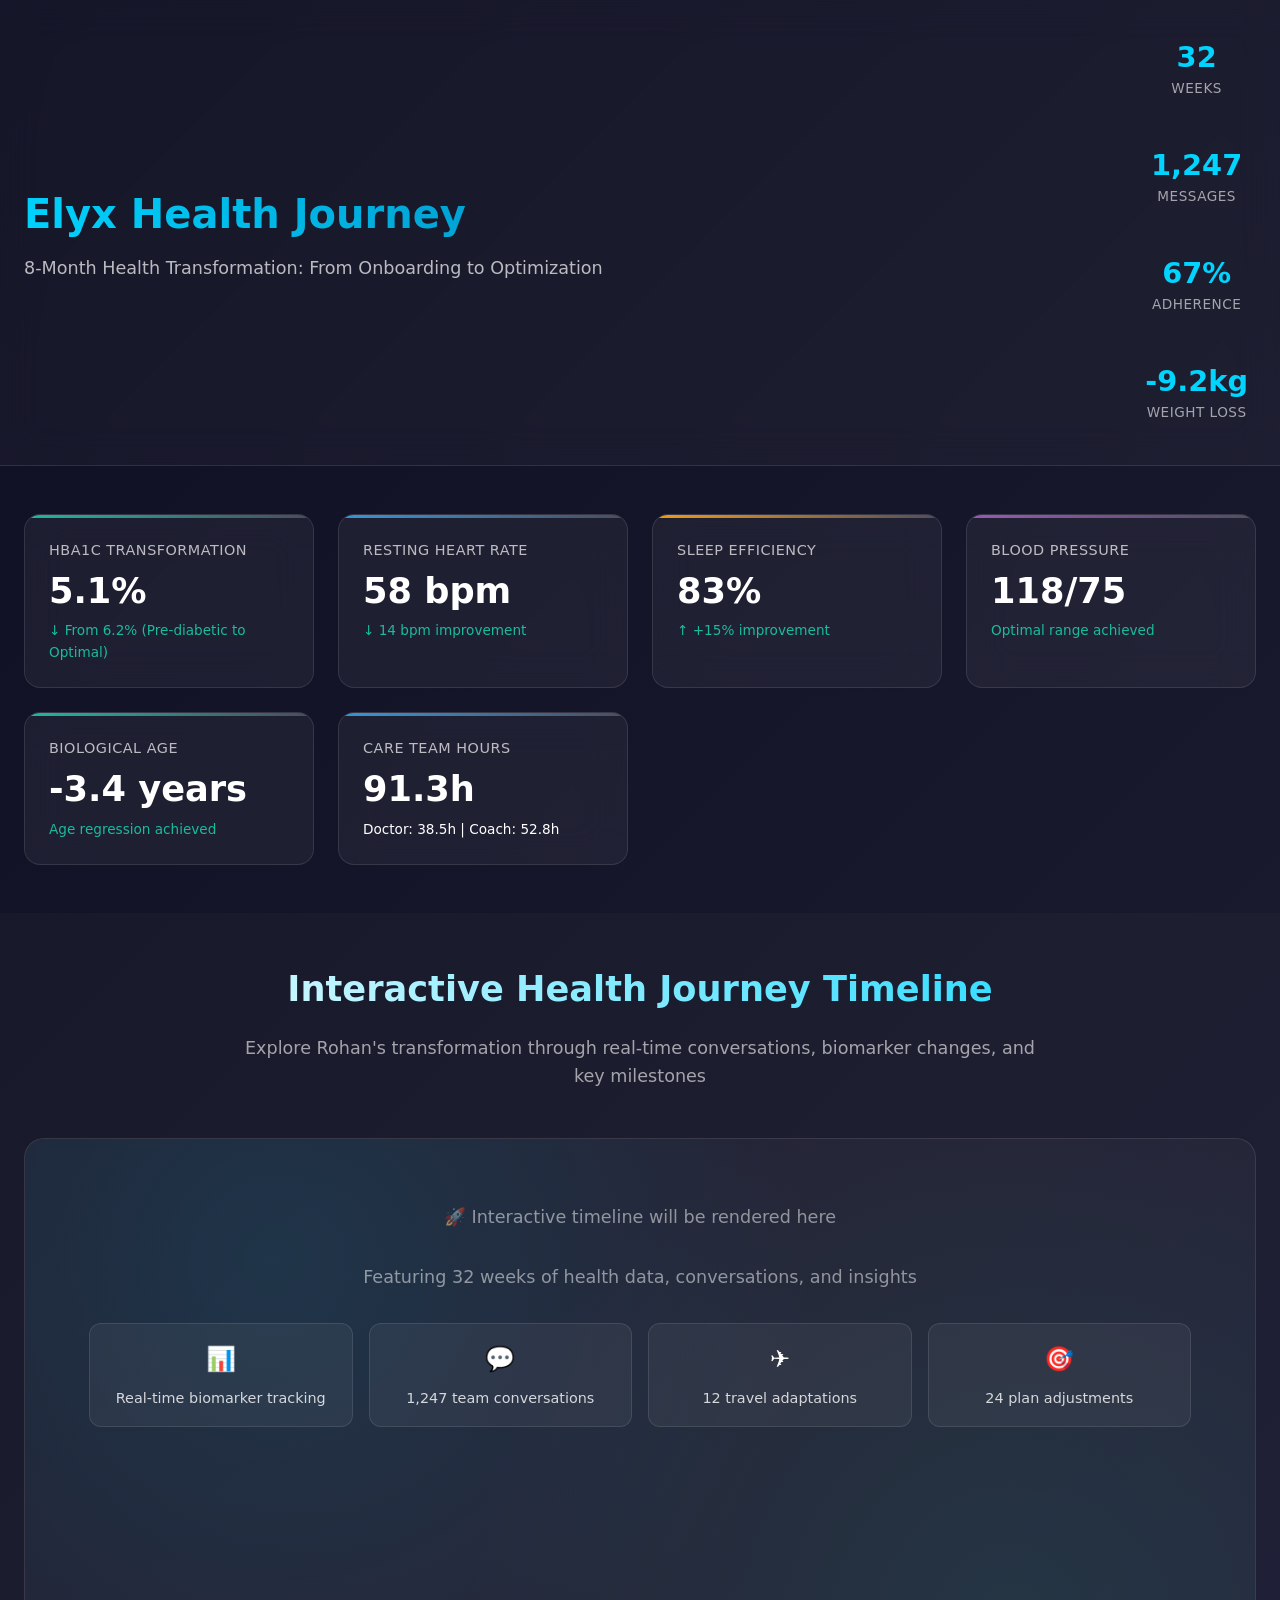
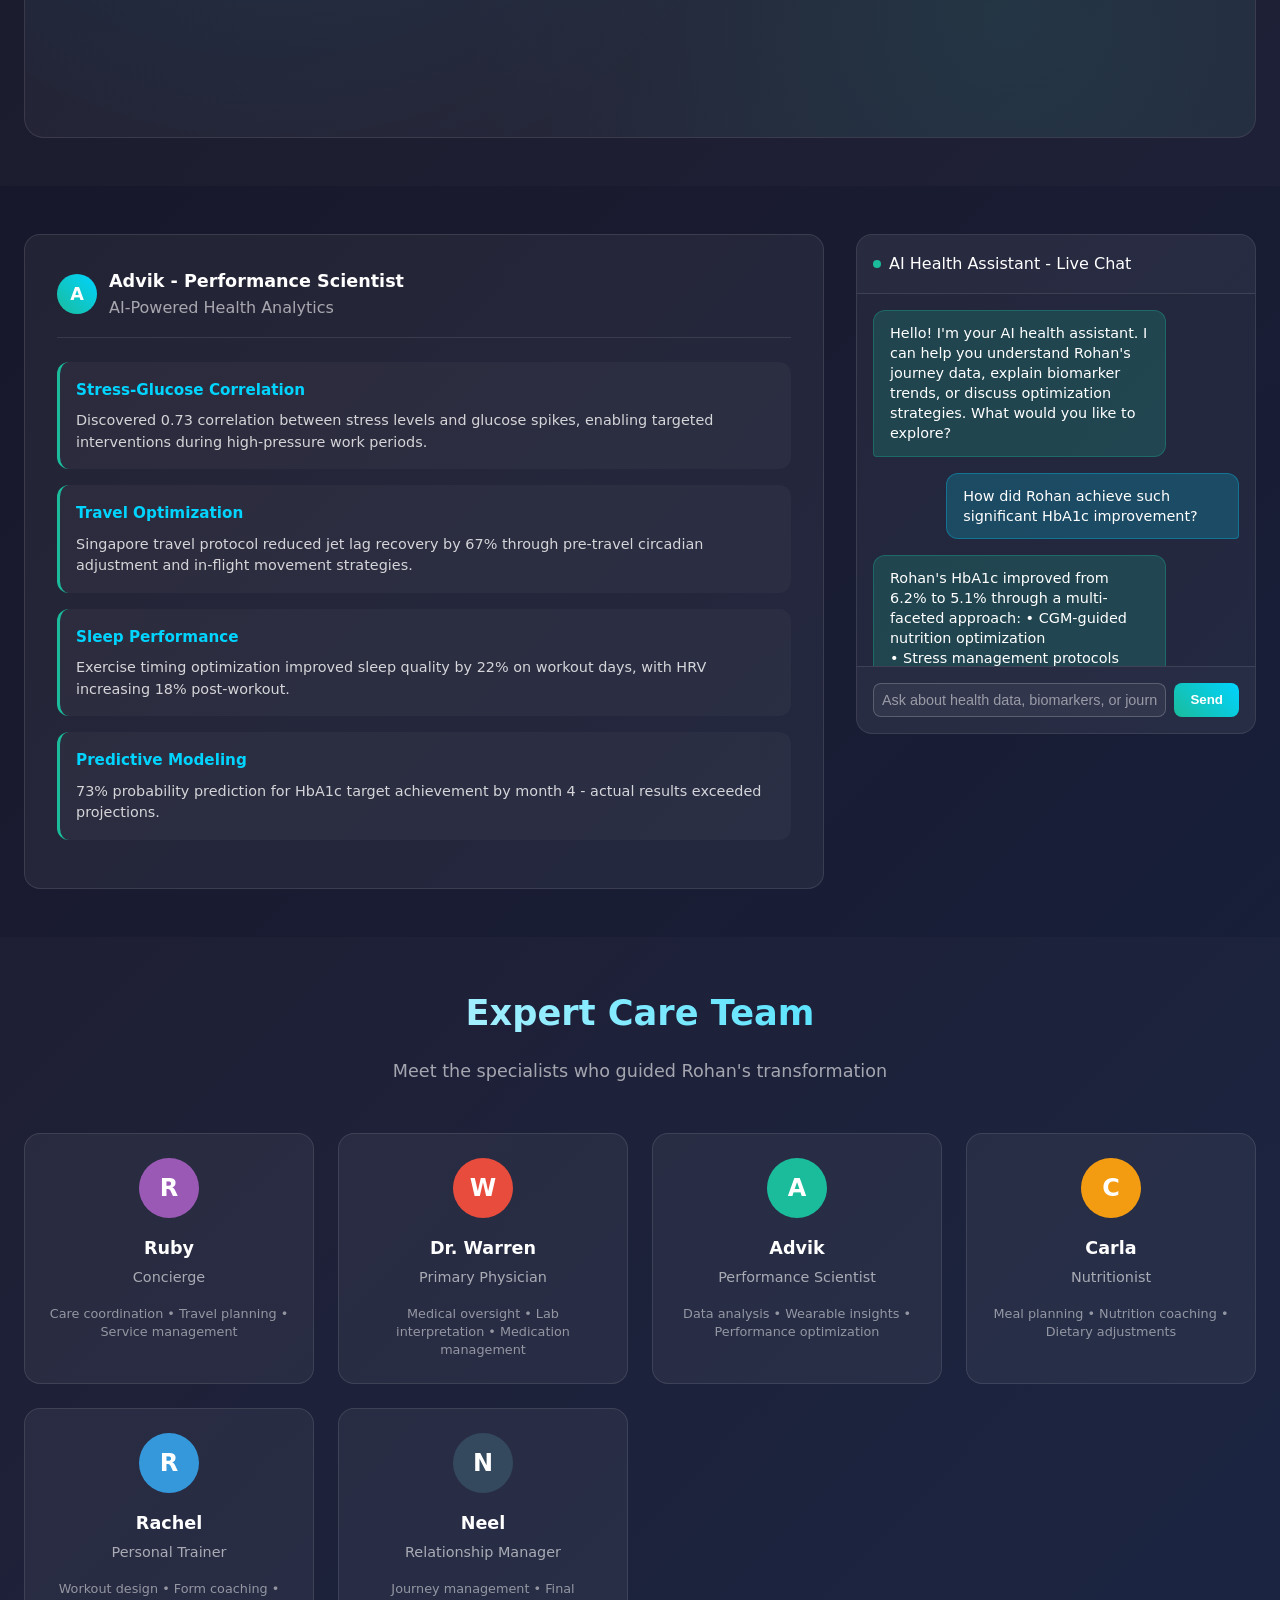
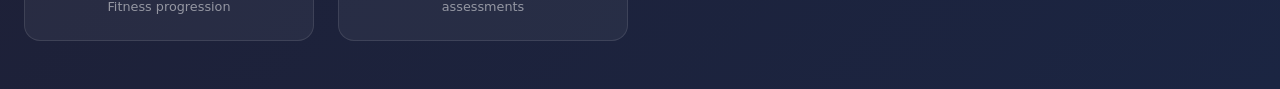
==== button2.html @ 24294a07 "Add files via upload" ====
<!DOCTYPE html>
<html lang="en">
<head>
    <meta charset="UTF-8">
    <meta name="viewport" content="width=device-width, initial-scale=1.0">
    <title>Elyx Health Journey - Rohan's Transformation</title>
    <link rel="stylesheet" href="styles.css">
</head>
<body>
    <!-- Header Section -->
    <header>
        <div class="container">
            <div class="header-content">
                <div class="logo-section">
                    <h1>Elyx Health Journey</h1>
                    <p>8-Month Health Transformation: From Onboarding to Optimization</p>
                </div>
                <div class="journey-stats">
                    <div class="stat-item">
                        <span class="stat-number">32</span>
                        <span class="stat-label">Weeks</span>
                    </div>
                    <div class="stat-item">
                        <span class="stat-number">1,247</span>
                        <span class="stat-label">Messages</span>
                    </div>
                    <div class="stat-item">
                        <span class="stat-number">67%</span>
                        <span class="stat-label">Adherence</span>
                    </div>
                    <div class="stat-item">
                        <span class="stat-number">-9.2kg</span>
                        <span class="stat-label">Weight Loss</span>
                    </div>
                </div>
            </div>
        </div>
    </header>

    <!-- Dashboard Section -->
    <div class="container">
        <section class="dashboard">
            <div class="metric-card success">
                <div class="metric-title">HbA1c Transformation</div>
                <div class="metric-value">5.1%</div>
                <div class="metric-change change-positive">
                    ↓ From 6.2% (Pre-diabetic to Optimal)
                </div>
            </div>

            <div class="metric-card info">
                <div class="metric-title">Resting Heart Rate</div>
                <div class="metric-value">58 bpm</div>
                <div class="metric-change change-positive">
                    ↓ 14 bpm improvement
                </div>
            </div>

            <div class="metric-card warning">
                <div class="metric-title">Sleep Efficiency</div>
                <div class="metric-value">83%</div>
                <div class="metric-change change-positive">
                    ↑ +15% improvement
                </div>
            </div>

            <div class="metric-card primary">
                <div class="metric-title">Blood Pressure</div>
                <div class="metric-value">118/75</div>
                <div class="metric-change change-positive">
                    Optimal range achieved
                </div>
            </div>

            <div class="metric-card success">
                <div class="metric-title">Biological Age</div>
                <div class="metric-value">-3.4 years</div>
                <div class="metric-change change-positive">
                    Age regression achieved
                </div>
            </div>

            <div class="metric-card info">
                <div class="metric-title">Care Team Hours</div>
                <div class="metric-value">91.3h</div>
                <div class="metric-change">
                    Doctor: 38.5h | Coach: 52.8h
                </div>
            </div>
        </section>
    </div>

    <!-- Main Visualization Area -->
    <section class="visualization-section">
        <div class="container">
            <div class="section-header">
                <h2 class="section-title">Interactive Health Journey Timeline</h2>
                <p class="section-subtitle">Explore Rohan's transformation through real-time conversations, biomarker changes, and key milestones</p>
            </div>

            <div class="timeline-container">
                <div class="timeline-content">
                    <p class="timeline-placeholder">🚀 Interactive timeline will be rendered here</p>
                    <p class="timeline-placeholder">Featuring 32 weeks of health data, conversations, and insights</p>
                    
                    <div class="timeline-features">
                        <!-- Modified clickable feature -->
                        <div class="feature-item" style="cursor: pointer;" onclick="window.location.href='index.html'">
                            <span class="feature-icon">📊</span>
                            <div class="feature-text">Real-time biomarker tracking</div>
                        </div>

                        <div class="feature-item" style="cursor: pointer;" onclick="window.open('elyx_journey_with_advik (1).html', '_blank')">
                            <span class="feature-icon">💬</span>
                            <div class="feature-text">1,247 team conversations</div>
                        </div>
                        <div class="feature-item">
                            <span class="feature-icon">✈️</span>
                            <div class="feature-text">12 travel adaptations</div>
                        </div>
                        <div class="feature-item">
                            <span class="feature-icon">🎯</span>
                            <div class="feature-text">24 plan adjustments</div>
                        </div>
                    </div>
                </div>
            </div>
        </div>
    </section>

    <!-- AI Chat Agent and Insights Section -->
    <div class="container">
        <section class="ai-section">
            <div class="insights-panel">
                <div class="insights-header">
                    <div class="ai-avatar">A</div>
                    <div>
                        <h3>Advik - Performance Scientist</h3>
                        <p class="text-muted">AI-Powered Health Analytics</p>
                    </div>
                </div>

                <div class="insight-item">
                    <div class="insight-title">Stress-Glucose Correlation</div>
                    <div class="insight-text">Discovered 0.73 correlation between stress levels and glucose spikes, enabling targeted interventions during high-pressure work periods.</div>
                </div>

                <div class="insight-item">
                    <div class="insight-title">Travel Optimization</div>
                    <div class="insight-text">Singapore travel protocol reduced jet lag recovery by 67% through pre-travel circadian adjustment and in-flight movement strategies.</div>
                </div>

                <div class="insight-item">
                    <div class="insight-title">Sleep Performance</div>
                    <div class="insight-text">Exercise timing optimization improved sleep quality by 22% on workout days, with HRV increasing 18% post-workout.</div>
                </div>

                <div class="insight-item">
                    <div class="insight-title">Predictive Modeling</div>
                    <div class="insight-text">73% probability prediction for HbA1c target achievement by month 4 - actual results exceeded projections.</div>
                </div>
            </div>

            <div class="chat-interface">
                <div class="chat-header">
                    <div class="status-indicator"></div>
                    <span>AI Health Assistant - Live Chat</span>
                </div>

                <div class="chat-messages">
                    <div class="message ai">
                        Hello! I'm your AI health assistant. I can help you understand Rohan's journey data, explain biomarker trends, or discuss optimization strategies. What would you like to explore?
                    </div>

                    <div class="message user">
                        How did Rohan achieve such significant HbA1c improvement?
                    </div>

                    <div class="message ai">
                        Rohan's HbA1c improved from 6.2% to 5.1% through a multi-faceted approach:
                        • CGM-guided nutrition optimization<br>
                        • Stress management protocols (reducing stress-glucose correlation)<br>
                        • Consistent exercise routine (156 sessions)<br>
                        • Sleep quality improvement (+15% efficiency)<br>
                        • Real-time data adjustments by our team
                    </div>
                </div>

                <div class="chat-input">
                    <input type="text" placeholder="Ask about health data, biomarkers, or journey insights...">
                    <button>Send</button>
                </div>
            </div>
        </section>
    </div>

    <!-- Team Section -->
    <section class="team-section">
        <div class="container">
            <div class="section-header">
                <h2 class="section-title">Expert Care Team</h2>
                <p class="section-subtitle">Meet the specialists who guided Rohan's transformation</p>
            </div>

            <div class="team-grid">
                <div class="team-card" style="--member-color: #9b59b6;">
                    <div class="team-avatar">R</div>
                    <div class="team-name">Ruby</div>
                    <div class="team-role">Concierge</div>
                    <div class="team-responsibilities">Care coordination • Travel planning • Service management</div>
                </div>

                <div class="team-card" style="--member-color: #e74c3c;">
                    <div class="team-avatar">W</div>
                    <div class="team-name">Dr. Warren</div>
                    <div class="team-role">Primary Physician</div>
                    <div class="team-responsibilities">Medical oversight • Lab interpretation • Medication management</div>
                </div>

                <div class="team-card" style="--member-color: #1abc9c;">
                    <div class="team-avatar">A</div>
                    <div class="team-name">Advik</div>
                    <div class="team-role">Performance Scientist</div>
                    <div class="team-responsibilities">Data analysis • Wearable insights • Performance optimization</div>
                </div>

                <div class="team-card" style="--member-color: #f39c12;">
                    <div class="team-avatar">C</div>
                    <div class="team-name">Carla</div>
                    <div class="team-role">Nutritionist</div>
                    <div class="team-responsibilities">Meal planning • Nutrition coaching • Dietary adjustments</div>
                </div>

                <div class="team-card" style="--member-color: #3498db;">
                    <div class="team-avatar">R</div>
                    <div class="team-name">Rachel</div>
                    <div class="team-role">Personal Trainer</div>
                    <div class="team-responsibilities">Workout design • Form coaching • Fitness progression</div>
                </div>

                <div class="team-card" style="--member-color: #34495e;">
                    <div class="team-avatar">N</div>
                    <div class="team-name">Neel</div>
                    <div class="team-role">Relationship Manager</div>
                    <div class="team-responsibilities">Journey management • Final assessments</div>
                </div>
            </div>
        </div>
    </section>

    <script src="script.js"></script>
</body>
</html>
---- styles.css ----
/* ===== RESET & BASE STYLES ===== */
* {
    margin: 0;
    padding: 0;
    box-sizing: border-box;
}

:root {
    /* Color Palette */
    --primary-gradient: linear-gradient(135deg, #0f0f23 0%, #1a1a2e 50%, #16213e 100%);
    --accent-blue: #00d4ff;
    --accent-teal: #1abc9c;
    --accent-orange: #f39c12;
    --accent-red: #e74c3c;
    --accent-purple: #9b59b6;
    --accent-dark: #34495e;
    --accent-light-blue: #3498db;
    
    /* Glass Morphism */
    --glass-bg: rgba(255, 255, 255, 0.05);
    --glass-border: rgba(255, 255, 255, 0.1);
    --glass-hover: rgba(255, 255, 255, 0.08);
    
    /* Typography */
    --font-primary: 'Inter', -apple-system, BlinkMacSystemFont, 'Segoe UI', system-ui, sans-serif;
    --font-weight-light: 300;
    --font-weight-normal: 400;
    --font-weight-medium: 500;
    --font-weight-semibold: 600;
    --font-weight-bold: 700;
    
    /* Spacing Scale */
    --space-xs: 0.25rem;
    --space-sm: 0.5rem;
    --space-md: 1rem;
    --space-lg: 1.5rem;
    --space-xl: 2rem;
    --space-2xl: 3rem;
    
    /* Border Radius */
    --radius-sm: 8px;
    --radius-md: 12px;
    --radius-lg: 16px;
    --radius-xl: 20px;
    
    /* Shadows */
    --shadow-sm: 0 2px 8px rgba(0, 0, 0, 0.1);
    --shadow-md: 0 4px 16px rgba(0, 0, 0, 0.15);
    --shadow-lg: 0 8px 32px rgba(0, 0, 0, 0.2);
    --shadow-accent: 0 8px 32px rgba(0, 212, 255, 0.2);
    
    /* Transitions */
    --transition-fast: all 0.2s ease;
    --transition-normal: all 0.3s ease;
    --transition-slow: all 0.6s ease;
    
    /* Layout Breakpoints */
    --breakpoint-mobile: 480px;
    --breakpoint-tablet: 768px;
    --breakpoint-desktop: 1024px;
    --breakpoint-wide: 1400px;
}

body {
    font-family: var(--font-primary);
    background: var(--primary-gradient);
    color: #ffffff;
    min-height: 100vh;
    overflow-x: hidden;
    line-height: 1.6;
    -webkit-font-smoothing: antialiased;
    -moz-osx-font-smoothing: grayscale;
}

/* ===== UTILITY CLASSES ===== */
.container {
    max-width: var(--breakpoint-wide);
    margin: 0 auto;
    padding: 0 var(--space-lg);
}

.text-center { text-align: center; }
.text-left { text-align: left; }
.text-right { text-align: right; }

.font-light { font-weight: var(--font-weight-light); }
.font-medium { font-weight: var(--font-weight-medium); }
.font-semibold { font-weight: var(--font-weight-semibold); }
.font-bold { font-weight: var(--font-weight-bold); }

.text-accent { color: var(--accent-blue); }
.text-success { color: var(--accent-teal); }
.text-warning { color: var(--accent-orange); }
.text-danger { color: var(--accent-red); }
.text-muted { color: rgba(255, 255, 255, 0.6); }
.text-subtle { color: rgba(255, 255, 255, 0.4); }

.gradient-text {
    background: linear-gradient(45deg, var(--accent-blue), var(--accent-teal));
    -webkit-background-clip: text;
    -webkit-text-fill-color: transparent;
    background-clip: text;
}

.gradient-text-primary {
    background: linear-gradient(45deg, #ffffff, var(--accent-blue));
    -webkit-background-clip: text;
    -webkit-text-fill-color: transparent;
    background-clip: text;
}

/* ===== LAYOUT COMPONENTS ===== */

/* Header Section */
header {
    padding: var(--space-xl) 0;
    background: rgba(255, 255, 255, 0.03);
    backdrop-filter: blur(20px);
    border-bottom: 1px solid var(--glass-border);
    position: relative;
    top: 0;
    z-index: 100;
}

.header-content {
    display: grid;
    grid-template-columns: 1fr auto;
    align-items: center;
    gap: var(--space-xl);
}

.logo-section h1 {
    font-size: clamp(1.8rem, 4vw, 2.5rem);
    font-weight: var(--font-weight-bold);
    background: linear-gradient(45deg, var(--accent-blue), #0099cc, var(--accent-teal));
    -webkit-background-clip: text;
    -webkit-text-fill-color: transparent;
    background-clip: text;
    margin-bottom: var(--space-sm);
}

.logo-section p {
    color: rgba(255, 255, 255, 0.7);
    font-size: 1.1rem;
    font-weight: var(--font-weight-light);
    max-width: 600px;
}

.journey-stats {
    display: grid;
    grid-template-columns: repeat(auto-fit, minmax(80px, 1fr));
    gap: var(--space-xl);
    align-items: center;
}

.stat-item {
    text-align: center;
    padding: var(--space-sm);
}

.stat-number {
    font-size: clamp(1.2rem, 3vw, 1.8rem);
    font-weight: var(--font-weight-bold);
    color: var(--accent-blue);
    display: block;
    line-height: 1.2;
}

.stat-label {
    font-size: 0.85rem;
    color: rgba(255, 255, 255, 0.6);
    text-transform: uppercase;
    letter-spacing: 0.5px;
    margin-top: var(--space-xs);
}

/* Dashboard Grid System */
.dashboard {
    padding: var(--space-2xl) 0;
    display: grid;
    grid-template-columns: repeat(auto-fit, minmax(280px, 1fr));
    gap: var(--space-lg);
}

/* Enhanced Metric Cards */
.metric-card {
    background: var(--glass-bg);
    backdrop-filter: blur(20px);
    border: 1px solid var(--glass-border);
    border-radius: var(--radius-lg);
    padding: var(--space-lg);
    position: relative;
    overflow: hidden;
    transition: var(--transition-normal);
    cursor: pointer;
}

.metric-card:hover {
    transform: translateY(-5px);
    box-shadow: var(--shadow-accent);
    border-color: rgba(0, 212, 255, 0.3);
    background: var(--glass-hover);
}

.metric-card::before {
    content: '';
    position: absolute;
    top: 0;
    left: 0;
    right: 0;
    height: 3px;
    background: linear-gradient(90deg, var(--accent-color, var(--accent-blue)), rgba(255, 255, 255, 0.2));
}

/* Color Variants */
.metric-card.success { --accent-color: var(--accent-teal); }
.metric-card.warning { --accent-color: var(--accent-orange); }
.metric-card.info { --accent-color: var(--accent-light-blue); }
.metric-card.primary { --accent-color: var(--accent-purple); }
.metric-card.danger { --accent-color: var(--accent-red); }

.metric-title {
    font-size: 0.9rem;
    color: rgba(255, 255, 255, 0.7);
    margin-bottom: var(--space-sm);
    text-transform: uppercase;
    letter-spacing: 0.5px;
    font-weight: var(--font-weight-medium);
}

.metric-value {
    font-size: clamp(1.8rem, 4vw, 2.2rem);
    font-weight: var(--font-weight-bold);
    color: #ffffff;
    margin-bottom: var(--space-sm);
    line-height: 1.2;
}

.metric-change {
    font-size: 0.85rem;
    display: flex;
    align-items: center;
    gap: var(--space-xs);
    font-weight: var(--font-weight-medium);
}

.change-positive { color: var(--accent-teal); }
.change-negative { color: var(--accent-red); }

/* Section Headers */
.section-header {
    text-align: center;
    margin-bottom: var(--space-2xl);
}

.section-title {
    font-size: clamp(1.8rem, 4vw, 2.2rem);
    font-weight: var(--font-weight-bold);
    margin-bottom: var(--space-md);
    background: linear-gradient(45deg, #ffffff, var(--accent-blue));
    -webkit-background-clip: text;
    -webkit-text-fill-color: transparent;
    background-clip: text;
}

.section-subtitle {
    color: rgba(255, 255, 255, 0.6);
    font-size: 1.1rem;
    max-width: 800px;
    margin: 0 auto;
    line-height: 1.6;
}

/* Visualization Section */
.visualization-section {
    padding: var(--space-2xl) 0;
    background: rgba(255, 255, 255, 0.02);
}

.timeline-container {
    background: rgba(255, 255, 255, 0.03);
    border: 1px solid var(--glass-border);
    border-radius: var(--radius-xl);
    padding: var(--space-xl);
    min-height: 600px;
    position: relative;
    overflow: hidden;
}

.timeline-container::before {
    content: '';
    position: absolute;
    top: 0;
    left: 0;
    right: 0;
    bottom: 0;
    background: 
        radial-gradient(circle at 20% 20%, rgba(0, 212, 255, 0.1) 0%, transparent 50%),
        radial-gradient(circle at 80% 80%, rgba(26, 188, 156, 0.1) 0%, transparent 50%);
    pointer-events: none;
}

.timeline-content {
    position: relative;
    z-index: 1;
    text-align: center;
    padding: var(--space-xl);
}

.timeline-placeholder {
    color: rgba(255, 255, 255, 0.5);
    font-size: 1.1rem;
    margin-bottom: var(--space-xl);
}

.timeline-features {
    display: grid;
    grid-template-columns: repeat(auto-fit, minmax(200px, 1fr));
    gap: var(--space-md);
    margin-top: var(--space-xl);
}

.feature-item {
    background: var(--glass-bg);
    padding: var(--space-md);
    border-radius: var(--radius-md);
    border: 1px solid var(--glass-border);
    text-align: center;
    transition: var(--transition-normal);
}

.feature-item:hover {
    transform: translateY(-3px);
    background: var(--glass-hover);
    border-color: rgba(255, 255, 255, 0.2);
}

.feature-icon {
    font-size: 1.5rem;
    margin-bottom: var(--space-sm);
    display: block;
}

.feature-text {
    font-size: 0.9rem;
    color: rgba(255, 255, 255, 0.8);
    font-weight: var(--font-weight-medium);
}

/* AI Section Layout */
.ai-section {
    padding: var(--space-2xl) 0;
    display: grid;
    grid-template-columns: 1fr 400px;
    gap: var(--space-xl);
    align-items: start;
}

/* Insights Panel */
.insights-panel {
    background: var(--glass-bg);
    border: 1px solid var(--glass-border);
    border-radius: var(--radius-lg);
    padding: var(--space-xl);
}

.insights-header {
    display: flex;
    align-items: center;
    gap: 0.75rem;
    margin-bottom: var(--space-lg);
    padding-bottom: var(--space-md);
    border-bottom: 1px solid var(--glass-border);
}

.ai-avatar {
    width: 40px;
    height: 40px;
    border-radius: 50%;
    background: linear-gradient(45deg, var(--accent-teal), var(--accent-blue));
    display: flex;
    align-items: center;
    justify-content: center;
    font-weight: var(--font-weight-bold);
    color: #ffffff;
    font-size: 1.1rem;
}

.insights-header h3 {
    font-weight: var(--font-weight-semibold);
    font-size: 1.1rem;
}

.insight-item {
    background: rgba(255, 255, 255, 0.03);
    border-radius: var(--radius-md);
    padding: var(--space-md);
    margin-bottom: var(--space-md);
    border-left: 3px solid var(--accent-teal);
    transition: var(--transition-normal);
}

.insight-item:hover {
    background: rgba(255, 255, 255, 0.05);
    transform: translateX(5px);
}

.insight-title {
    font-weight: var(--font-weight-semibold);
    margin-bottom: var(--space-sm);
    color: var(--accent-blue);
    font-size: 0.95rem;
}

.insight-text {
    font-size: 0.9rem;
    color: rgba(255, 255, 255, 0.8);
    line-height: 1.5;
}

/* Chat Interface */
.chat-interface {
    background: var(--glass-bg);
    border: 1px solid var(--glass-border);
    border-radius: var(--radius-lg);
    height: 500px;
    display: flex;
    flex-direction: column;
    overflow: hidden;
}

.chat-header {
    padding: var(--space-md);
    border-bottom: 1px solid var(--glass-border);
    display: flex;
    align-items: center;
    gap: var(--space-sm);
    background: rgba(255, 255, 255, 0.02);
}

.status-indicator {
    width: 8px;
    height: 8px;
    border-radius: 50%;
    background: var(--accent-teal);
    animation: pulse 2s infinite;
}

@keyframes pulse {
    0%, 100% { opacity: 1; }
    50% { opacity: 0.5; }
}

.chat-messages {
    flex: 1;
    padding: var(--space-md);
    overflow-y: auto;
    display: flex;
    flex-direction: column;
    gap: var(--space-md);
    scrollbar-width: thin;
    scrollbar-color: rgba(0, 212, 255, 0.5) rgba(255, 255, 255, 0.1);
}

.message {
    max-width: 80%;
    padding: 0.75rem var(--space-md);
    border-radius: var(--radius-md);
    font-size: 0.9rem;
    line-height: 1.4;
    animation: messageSlide 0.3s ease-out;
}

@keyframes messageSlide {
    from {
        opacity: 0;
        transform: translateY(10px);
    }
    to {
        opacity: 1;
        transform: translateY(0);
    }
}

.message.ai {
    background: rgba(26, 188, 156, 0.2);
    border: 1px solid rgba(26, 188, 156, 0.3);
    align-self: flex-start;
    border-radius: var(--radius-md) var(--radius-md) var(--radius-md) 4px;
}

.message.user {
    background: rgba(0, 212, 255, 0.2);
    border: 1px solid rgba(0, 212, 255, 0.3);
    align-self: flex-end;
    border-radius: var(--radius-md) var(--radius-md) 4px var(--radius-md);
}

.chat-input {
    padding: var(--space-md);
    border-top: 1px solid var(--glass-border);
    display: flex;
    gap: var(--space-sm);
    background: rgba(255, 255, 255, 0.02);
}

.chat-input input {
    flex: 1;
    background: rgba(255, 255, 255, 0.05);
    border: 1px solid rgba(255, 255, 255, 0.2);
    border-radius: var(--radius-sm);
    padding: var(--space-sm);
    color: #ffffff;
    font-size: 0.9rem;
    transition: var(--transition-normal);
}

.chat-input input:focus {
    outline: none;
    border-color: var(--accent-blue);
    background: rgba(255, 255, 255, 0.08);
}

.chat-input input::placeholder {
    color: rgba(255, 255, 255, 0.5);
}

.chat-input button {
    background: linear-gradient(45deg, var(--accent-teal), var(--accent-blue));
    border: none;
    border-radius: var(--radius-sm);
    padding: var(--space-sm) var(--space-md);
    color: #ffffff;
    font-weight: var(--font-weight-semibold);
    cursor: pointer;
    transition: var(--transition-normal);
    white-space: nowrap;
}

.chat-input button:hover {
    transform: translateY(-2px);
    box-shadow: 0 5px 15px rgba(0, 212, 255, 0.3);
}

.chat-input button:active {
    transform: translateY(0);
}

/* Team Section */
.team-section {
    padding: var(--space-2xl) 0;
    background: rgba(255, 255, 255, 0.02);
}

.team-grid {
    display: grid;
    grid-template-columns: repeat(auto-fit, minmax(250px, 1fr));
    gap: var(--space-lg);
    margin-top: var(--space-xl);
}

.team-card {
    background: var(--glass-bg);
    border: 1px solid var(--glass-border);
    border-radius: var(--radius-lg);
    padding: var(--space-lg);
    text-align: center;
    transition: var(--transition-normal);
    cursor: pointer;
}

.team-card:hover {
    transform: translateY(-5px);
    border-color: var(--member-color);
    box-shadow: 0 10px 30px rgba(0, 0, 0, 0.3);
    background: var(--glass-hover);
}

.team-avatar {
    width: 60px;
    height: 60px;
    border-radius: 50%;
    background: var(--member-color);
    margin: 0 auto var(--space-md);
    display: flex;
    align-items: center;
    justify-content: center;
    font-size: 1.5rem;
    font-weight: var(--font-weight-bold);
    color: #ffffff;
    transition: var(--transition-normal);
}

.team-card:hover .team-avatar {
    transform: scale(1.1);
}

.team-name {
    font-size: 1.1rem;
    font-weight: var(--font-weight-semibold);
    margin-bottom: var(--space-xs);
}

.team-role {
    font-size: 0.9rem;
    color: rgba(255, 255, 255, 0.6);
    margin-bottom: var(--space-md);
    font-weight: var(--font-weight-medium);
}

.team-responsibilities {
    font-size: 0.8rem;
    color: rgba(255, 255, 255, 0.5);
    line-height: 1.4;
}

/* ===== RESPONSIVE DESIGN ===== */

/* Wide Desktop */
@media (min-width: 1400px) {
    .container {
        padding: 0 var(--space-xl);
    }
    
    .dashboard {
        grid-template-columns: repeat(3, 1fr);
    }
    
    .timeline-features {
        grid-template-columns: repeat(4, 1fr);
    }
}

/* Desktop */
@media (max-width: 1024px) {
    :root {
        --space-2xl: 2rem;
    }
    
    .ai-section {
        grid-template-columns: 1fr;
        gap: var(--space-lg);
    }
    
    .chat-interface {
        height: 400px;
    }
    
    .header-content {
        grid-template-columns: 1fr;
        text-align: center;
    }
    
    .journey-stats {
        justify-content: center;
    }
}

/* Tablet */
@media (max-width: 768px) {
    :root {
        --space-xl: 1.5rem;
        --space-2xl: 2rem;
    }
    
    .container {
        padding: 0 var(--space-md);
    }
    
    header {
        padding: var(--space-lg) 0;
    }
    
    .journey-stats {
        grid-template-columns: repeat(2, 1fr);
        gap: var(--space-md);
    }
    
    .dashboard {
        grid-template-columns: 1fr;
        gap: var(--space-md);
        padding: var(--space-xl) 0;
    }
    
    .timeline-features {
        grid-template-columns: repeat(2, 1fr);
    }
    
    .team-grid {
        grid-template-columns: repeat(auto-fit, minmax(200px, 1fr));
    }
    
    .insights-panel {
        padding: var(--space-lg);
    }
    
    .timeline-container {
        padding: var(--space-lg);
        min-height: 400px;
    }
}

/* Mobile */
@media (max-width: 480px) {
    :root {
        --space-lg: 1rem;
        --space-xl: 1.5rem;
        --space-2xl: 2rem;
    }
    
    .journey-stats {
        grid-template-columns: 1fr 1fr;
        gap: var(--space-sm);
    }
    
    .stat-item {
        padding: var(--space-xs);
    }
    
    .timeline-features {
        grid-template-columns: 1fr;
    }
    
    .team-grid {
        grid-template-columns: 1fr;
    }
    
    .metric-card {
        padding: var(--space-md);
    }
    
    .insights-panel {
        padding: var(--space-md);
    }
    
    .chat-interface {
        height: 350px;
    }
    
    .message {
        max-width: 90%;
    }
}

/* ===== CUSTOM SCROLLBAR ===== */
::-webkit-scrollbar {
    width: 8px;
}

::-webkit-scrollbar-track {
    background: rgba(255, 255, 255, 0.1);
    border-radius: 4px;
}

::-webkit-scrollbar-thumb {
    background: rgba(0, 212, 255, 0.5);
    border-radius: 4px;
    transition: var(--transition-normal);
}

::-webkit-scrollbar-thumb:hover {
    background: rgba(0, 212, 255, 0.7);
}

/* ===== ACCESSIBILITY ENHANCEMENTS ===== */
@media (prefers-reduced-motion: reduce) {
    * {
        animation-duration: 0.01ms !important;
        animation-iteration-count: 1 !important;
        transition-duration: 0.01ms !important;
    }
}

/* Focus States */
button:focus,
input:focus,
.metric-card:focus,
.team-card:focus,
.feature-item:focus {
    outline: 2px solid var(--accent-blue);
    outline-offset: 2px;
}

/* High Contrast Mode */
@media (prefers-contrast: high) {
    :root {
        --glass-bg: rgba(255, 255, 255, 0.1);
        --glass-border: rgba(255, 255, 255, 0.3);
    }
    
    .metric-card,
    .insights-panel,
    .chat-interface,
    .team-card {
        border-width: 2px;
    }
}

/* ===== ANIMATION UTILITIES ===== */
.animate-fade-in {
    animation: fadeIn 0.6s ease-out;
}

.animate-slide-up {
    animation: slideUp 0.6s ease-out;
}

.animate-scale-in {
    animation: scaleIn 0.4s ease-out;
}

@keyframes fadeIn {
    from { opacity: 0; }
    to { opacity: 1; }
}

@keyframes slideUp {
    from {
        opacity: 0;
        transform: translateY(20px);
    }
    to {
        opacity: 1;
        transform: translateY(0);
    }
}

@keyframes scaleIn {
    from {
        opacity: 0;
        transform: scale(0.9);
    }
    to {
        opacity: 1;
        transform: scale(1);
    }
}

/* ===== LOADING STATES ===== */
.loading {
    position: relative;
    pointer-events: none;
}

.loading::after {
    content: '';
    position: absolute;
    top: 50%;
    left: 50%;
    width: 20px;
    height: 20px;
    margin: -10px 0 0 -10px;
    border: 2px solid rgba(0, 212, 255, 0.3);
    border-top-color: var(--accent-blue);
    border-radius: 50%;
    animation: spin 1s linear infinite;
}

@keyframes spin {
    to {
        transform: rotate(360deg);
    }
}

/* ===== PRINT STYLES ===== */
@media print {
    body {
        background: white !important;
        color: black !important;
    }
    
    .chat-interface,
    .timeline-container::before {
        display: none !important;
    }
    
    .metric-card,
    .team-card,
    .insights-panel {
        break-inside: avoid;
        border: 1px solid #ccc !important;
        background: white !important;
    }
}
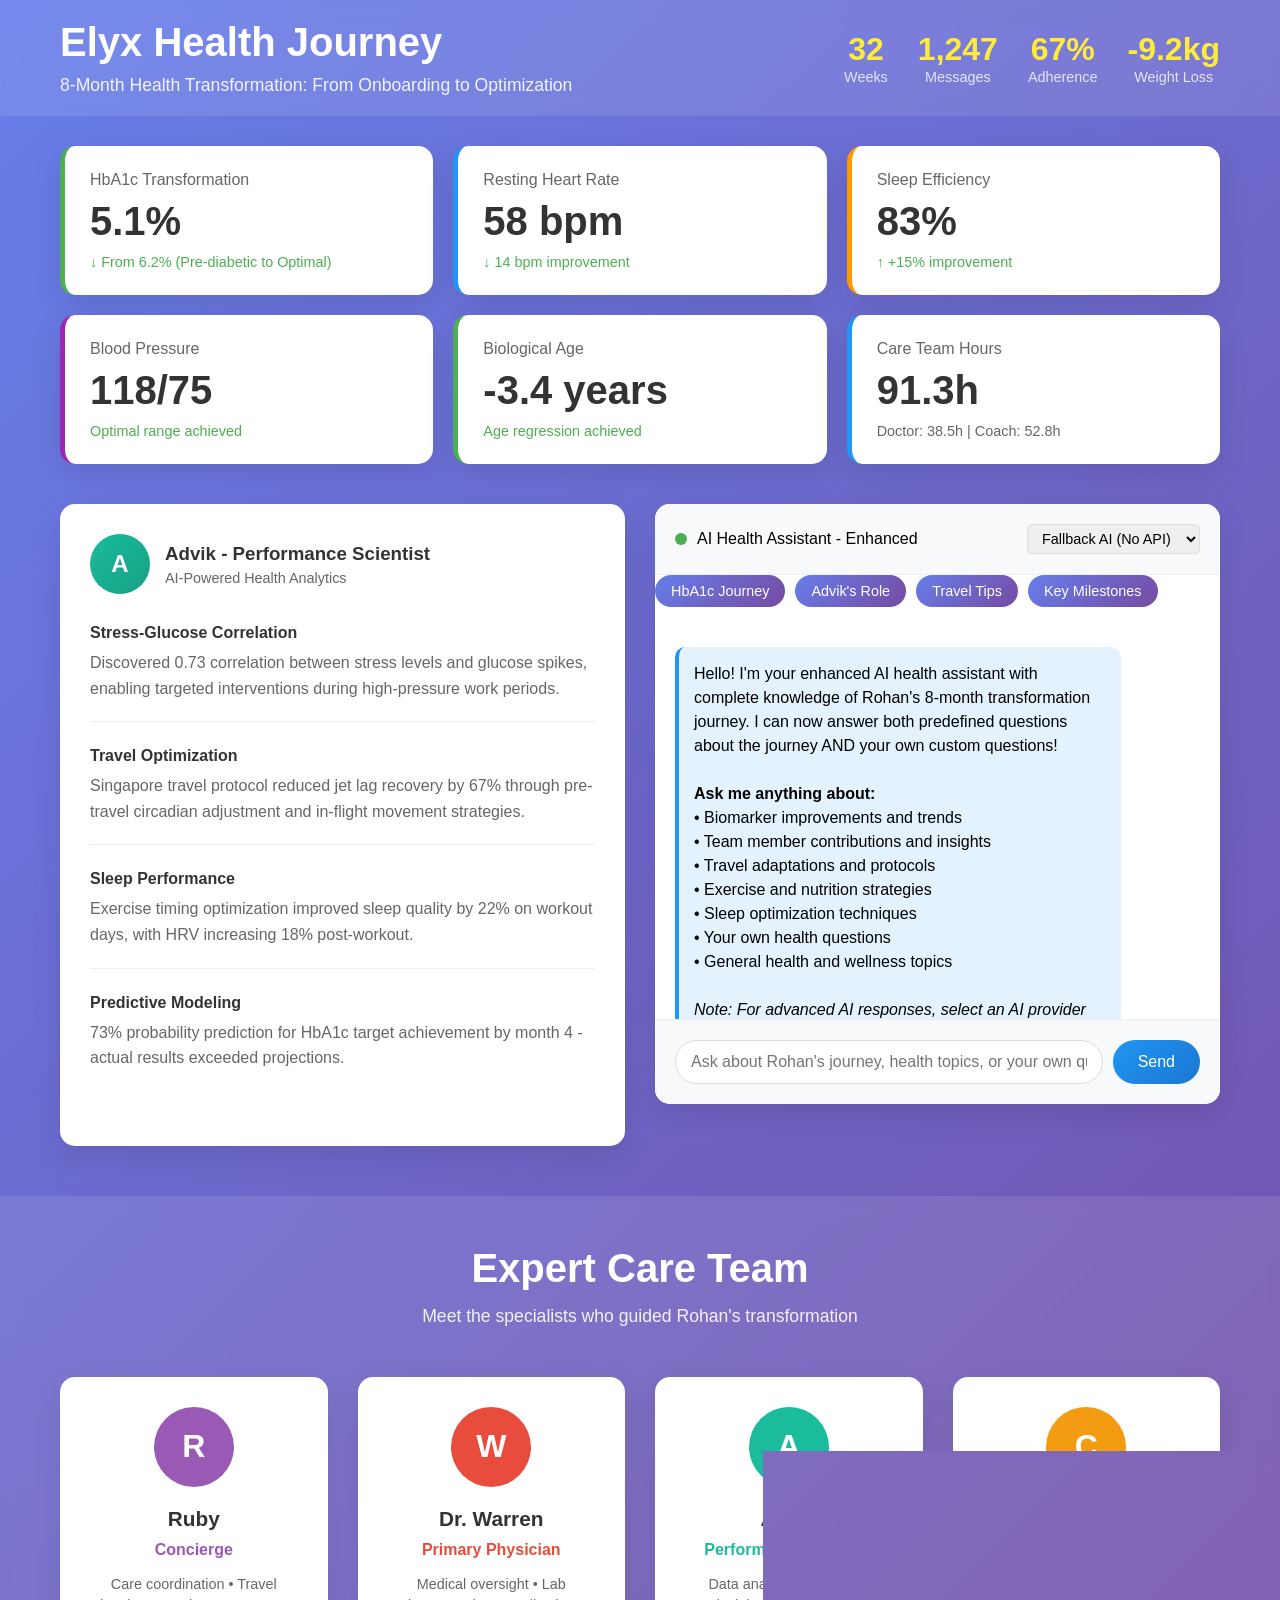
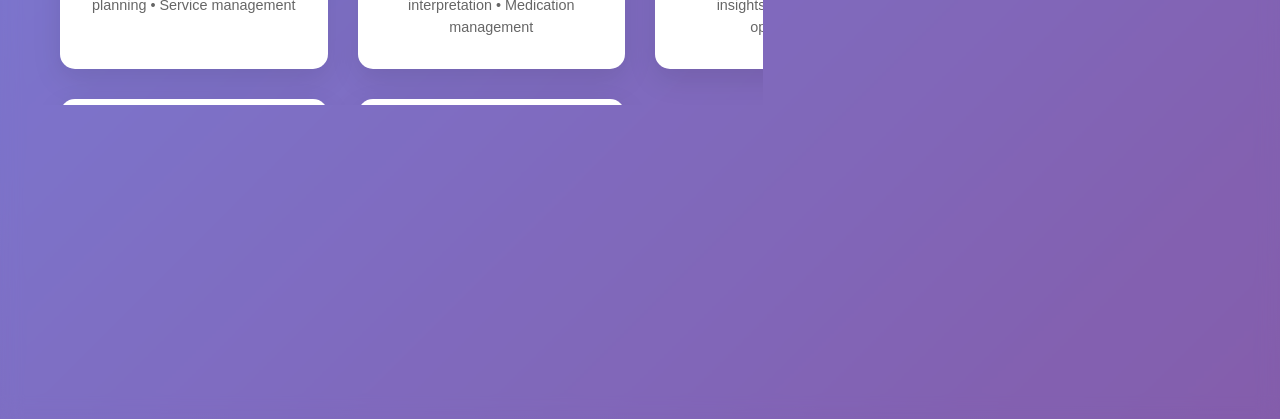
==== commit 6ab6e419: "Update button2.html" ====
--- a/button2.html
+++ b/button2.html
@@ -4,7 +4,465 @@
     <meta charset="UTF-8">
     <meta name="viewport" content="width=device-width, initial-scale=1.0">
     <title>Elyx Health Journey - Rohan's Transformation</title>
-    <link rel="stylesheet" href="styles.css">
+    <style>
+        * {
+            margin: 0;
+            padding: 0;
+            box-sizing: border-box;
+        }
+
+        body {
+            font-family: 'Segoe UI', Tahoma, Geneva, Verdana, sans-serif;
+            background: linear-gradient(135deg, #667eea 0%, #764ba2 100%);
+            min-height: 100vh;
+        }
+
+        /* Header Styles */
+        header {
+            background: rgba(255, 255, 255, 0.1);
+            backdrop-filter: blur(10px);
+            padding: 20px 0;
+            color: white;
+        }
+
+        .container {
+            max-width: 1200px;
+            margin: 0 auto;
+            padding: 0 20px;
+        }
+
+        .header-content {
+            display: flex;
+            justify-content: space-between;
+            align-items: center;
+            flex-wrap: wrap;
+        }
+
+        .logo-section h1 {
+            font-size: 2.5rem;
+            margin-bottom: 10px;
+        }
+
+        .logo-section p {
+            opacity: 0.9;
+            font-size: 1.1rem;
+        }
+
+        .journey-stats {
+            display: flex;
+            gap: 30px;
+            flex-wrap: wrap;
+        }
+
+        .stat-item {
+            text-align: center;
+        }
+
+        .stat-number {
+            display: block;
+            font-size: 2rem;
+            font-weight: bold;
+            color: #ffeb3b;
+        }
+
+        .stat-label {
+            font-size: 0.9rem;
+            opacity: 0.8;
+        }
+
+        /* Dashboard Styles */
+        .dashboard {
+            display: grid;
+            grid-template-columns: repeat(auto-fit, minmax(300px, 1fr));
+            gap: 20px;
+            margin: 30px 0;
+        }
+
+        .metric-card {
+            background: white;
+            border-radius: 15px;
+            padding: 25px;
+            box-shadow: 0 10px 30px rgba(0, 0, 0, 0.1);
+            transition: transform 0.3s ease;
+        }
+
+        .metric-card:hover {
+            transform: translateY(-5px);
+        }
+
+        .metric-card.success { border-left: 5px solid #4caf50; }
+        .metric-card.info { border-left: 5px solid #2196f3; }
+        .metric-card.warning { border-left: 5px solid #ff9800; }
+        .metric-card.primary { border-left: 5px solid #9c27b0; }
+
+        .metric-title {
+            font-size: 1rem;
+            color: #666;
+            margin-bottom: 10px;
+        }
+
+        .metric-value {
+            font-size: 2.5rem;
+            font-weight: bold;
+            color: #333;
+            margin-bottom: 10px;
+        }
+
+        .metric-change {
+            font-size: 0.9rem;
+            color: #666;
+        }
+
+        .change-positive {
+            color: #4caf50;
+        }
+
+        /* AI Section Styles */
+        .ai-section {
+            display: grid;
+            grid-template-columns: 1fr 1fr;
+            gap: 30px;
+            margin: 40px 0;
+        }
+
+        .insights-panel {
+            background: white;
+            border-radius: 15px;
+            padding: 30px;
+            box-shadow: 0 10px 30px rgba(0, 0, 0, 0.1);
+        }
+
+        .insights-header {
+            display: flex;
+            align-items: center;
+            margin-bottom: 30px;
+        }
+
+        .ai-avatar {
+            width: 60px;
+            height: 60px;
+            background: linear-gradient(135deg, #1abc9c, #16a085);
+            border-radius: 50%;
+            display: flex;
+            align-items: center;
+            justify-content: center;
+            color: white;
+            font-size: 1.5rem;
+            font-weight: bold;
+            margin-right: 15px;
+        }
+
+        .insights-header h3 {
+            color: #333;
+            margin-bottom: 5px;
+        }
+
+        .text-muted {
+            color: #666;
+            font-size: 0.9rem;
+        }
+
+        .insight-item {
+            margin-bottom: 25px;
+            padding-bottom: 20px;
+            border-bottom: 1px solid #eee;
+        }
+
+        .insight-item:last-child {
+            border-bottom: none;
+        }
+
+        .insight-title {
+            font-weight: bold;
+            color: #333;
+            margin-bottom: 8px;
+        }
+
+        .insight-text {
+            color: #666;
+            line-height: 1.6;
+        }
+
+        /* Chat Interface Styles */
+        .chat-interface {
+            background: white;
+            border-radius: 15px;
+            box-shadow: 0 10px 30px rgba(0, 0, 0, 0.1);
+            display: flex;
+            flex-direction: column;
+            height: 600px;
+        }
+
+        .chat-header {
+            padding: 20px;
+            border-bottom: 1px solid #eee;
+            display: flex;
+            align-items: center;
+            justify-content: space-between;
+            background: #f8f9fa;
+            border-radius: 15px 15px 0 0;
+        }
+
+        .status-indicator {
+            width: 12px;
+            height: 12px;
+            background: #4caf50;
+            border-radius: 50%;
+            margin-right: 10px;
+            animation: pulse 2s infinite;
+        }
+
+        @keyframes pulse {
+            0% { opacity: 1; }
+            50% { opacity: 0.5; }
+            100% { opacity: 1; }
+        }
+
+        .api-config {
+            display: flex;
+            align-items: center;
+            gap: 10px;
+        }
+
+        .api-config select {
+            padding: 5px 10px;
+            border: 1px solid #ddd;
+            border-radius: 5px;
+            font-size: 0.9rem;
+        }
+
+        .api-key-input {
+            padding: 5px 10px;
+            border: 1px solid #ddd;
+            border-radius: 5px;
+            font-size: 0.9rem;
+            width: 200px;
+        }
+
+        .chat-messages {
+            flex: 1;
+            padding: 20px;
+            overflow-y: auto;
+            scroll-behavior: smooth;
+        }
+
+        .message {
+            margin-bottom: 15px;
+            padding: 15px;
+            border-radius: 10px;
+            max-width: 85%;
+            line-height: 1.5;
+        }
+
+        .message.ai {
+            background: #e3f2fd;
+            border-left: 4px solid #2196f3;
+            margin-left: 0;
+        }
+
+        .message.user {
+            background: #e8f5e8;
+            border-left: 4px solid #4caf50;
+            margin-left: auto;
+            margin-right: 0;
+        }
+
+        .message.error {
+            background: #ffebee;
+            border-left: 4px solid #f44336;
+            margin-left: 0;
+        }
+
+        .chat-input {
+            padding: 20px;
+            border-top: 1px solid #eee;
+            display: flex;
+            gap: 10px;
+            background: #f8f9fa;
+            border-radius: 0 0 15px 15px;
+        }
+
+        .chat-input input {
+            flex: 1;
+            padding: 12px 15px;
+            border: 1px solid #ddd;
+            border-radius: 25px;
+            font-size: 1rem;
+            outline: none;
+        }
+
+        .chat-input input:focus {
+            border-color: #2196f3;
+            box-shadow: 0 0 0 2px rgba(33, 150, 243, 0.1);
+        }
+
+        .chat-input button {
+            padding: 12px 25px;
+            background: linear-gradient(135deg, #2196f3, #1976d2);
+            color: white;
+            border: none;
+            border-radius: 25px;
+            cursor: pointer;
+            font-size: 1rem;
+            transition: all 0.3s ease;
+        }
+
+        .chat-input button:hover {
+            transform: translateY(-2px);
+            box-shadow: 0 5px 15px rgba(33, 150, 243, 0.3);
+        }
+
+        .chat-input button:disabled {
+            background: #ccc;
+            cursor: not-allowed;
+            transform: none;
+        }
+
+        /* Team Section */
+        .team-section {
+            background: rgba(255, 255, 255, 0.1);
+            backdrop-filter: blur(10px);
+            padding: 50px 0;
+            margin-top: 50px;
+        }
+
+        .section-header {
+            text-align: center;
+            margin-bottom: 50px;
+            color: white;
+        }
+
+        .section-title {
+            font-size: 2.5rem;
+            margin-bottom: 15px;
+        }
+
+        .section-subtitle {
+            font-size: 1.1rem;
+            opacity: 0.9;
+        }
+
+        .team-grid {
+            display: grid;
+            grid-template-columns: repeat(auto-fit, minmax(250px, 1fr));
+            gap: 30px;
+        }
+
+        .team-card {
+            background: white;
+            border-radius: 15px;
+            padding: 30px;
+            text-align: center;
+            box-shadow: 0 10px 30px rgba(0, 0, 0, 0.1);
+            transition: transform 0.3s ease;
+        }
+
+        .team-card:hover {
+            transform: translateY(-5px);
+        }
+
+        .team-avatar {
+            width: 80px;
+            height: 80px;
+            background: var(--member-color, #666);
+            border-radius: 50%;
+            display: flex;
+            align-items: center;
+            justify-content: center;
+            color: white;
+            font-size: 2rem;
+            font-weight: bold;
+            margin: 0 auto 20px;
+        }
+
+        .team-name {
+            font-size: 1.3rem;
+            font-weight: bold;
+            color: #333;
+            margin-bottom: 10px;
+        }
+
+        .team-role {
+            font-size: 1rem;
+            color: var(--member-color, #666);
+            font-weight: 600;
+            margin-bottom: 15px;
+        }
+
+        .team-responsibilities {
+            font-size: 0.9rem;
+            color: #666;
+            line-height: 1.5;
+        }
+
+        /* Quick Actions */
+        .quick-actions {
+            display: flex;
+            gap: 10px;
+            margin-bottom: 20px;
+            flex-wrap: wrap;
+        }
+
+        .action-btn {
+            padding: 8px 16px;
+            background: linear-gradient(135deg, #667eea, #764ba2);
+            color: white;
+            border: none;
+            border-radius: 20px;
+            cursor: pointer;
+            font-size: 0.9rem;
+            transition: all 0.3s ease;
+        }
+
+        .action-btn:hover {
+            transform: translateY(-2px);
+            box-shadow: 0 5px 15px rgba(102, 126, 234, 0.3);
+        }
+
+        .typing-indicator {
+            display: none;
+            padding: 15px;
+            font-style: italic;
+            color: #666;
+        }
+
+        .typing-indicator.show {
+            display: block;
+        }
+
+        @media (max-width: 768px) {
+            .ai-section {
+                grid-template-columns: 1fr;
+            }
+            
+            .header-content {
+                text-align: center;
+            }
+            
+            .journey-stats {
+                justify-content: center;
+                margin-top: 20px;
+            }
+            
+            .section-title {
+                font-size: 2rem;
+            }
+            
+            .logo-section h1 {
+                font-size: 2rem;
+            }
+
+            .api-config {
+                flex-direction: column;
+                align-items: flex-start;
+                gap: 5px;
+            }
+
+            .api-key-input {
+                width: 150px;
+            }
+        }
+    </style>
 </head>
 <body>
     <!-- Header Section -->
@@ -90,44 +548,6 @@
         </section>
     </div>
 
-    <!-- Main Visualization Area -->
-    <section class="visualization-section">
-        <div class="container">
-            <div class="section-header">
-                <h2 class="section-title">Interactive Health Journey Timeline</h2>
-                <p class="section-subtitle">Explore Rohan's transformation through real-time conversations, biomarker changes, and key milestones</p>
-            </div>
-
-            <div class="timeline-container">
-                <div class="timeline-content">
-                    <p class="timeline-placeholder">🚀 Interactive timeline will be rendered here</p>
-                    <p class="timeline-placeholder">Featuring 32 weeks of health data, conversations, and insights</p>
-                    
-                    <div class="timeline-features">
-                        <!-- Modified clickable feature -->
-                        <div class="feature-item" style="cursor: pointer;" onclick="window.location.href='index.html'">
-                            <span class="feature-icon">📊</span>
-                            <div class="feature-text">Real-time biomarker tracking</div>
-                        </div>
-
-                        <div class="feature-item" style="cursor: pointer;" onclick="window.open('elyx_journey_with_advik (1).html', '_blank')">
-                            <span class="feature-icon">💬</span>
-                            <div class="feature-text">1,247 team conversations</div>
-                        </div>
-                        <div class="feature-item">
-                            <span class="feature-icon">✈️</span>
-                            <div class="feature-text">12 travel adaptations</div>
-                        </div>
-                        <div class="feature-item">
-                            <span class="feature-icon">🎯</span>
-                            <div class="feature-text">24 plan adjustments</div>
-                        </div>
-                    </div>
-                </div>
-            </div>
-        </div>
-    </section>
-
     <!-- AI Chat Agent and Insights Section -->
     <div class="container">
         <section class="ai-section">
@@ -163,32 +583,52 @@
 
             <div class="chat-interface">
                 <div class="chat-header">
-                    <div class="status-indicator"></div>
-                    <span>AI Health Assistant - Live Chat</span>
-                </div>
-
-                <div class="chat-messages">
+                    <div style="display: flex; align-items: center;">
+                        <div class="status-indicator"></div>
+                        <span>AI Health Assistant - Enhanced</span>
+                    </div>
+                    <div class="api-config">
+                        <select id="aiProvider">
+                            <option value="fallback">Fallback AI (No API)</option>
+                            <option value="openai">OpenAI GPT</option>
+                            <option value="anthropic">Claude API</option>
+                            <option value="groq">Groq (Fast)</option>
+                        </select>
+                        <input type="password" id="apiKey" class="api-key-input" placeholder="API Key (optional)" style="display: none;">
+                    </div>
+                </div>
+
+                <div class="quick-actions">
+                    <button class="action-btn" onclick="askQuestion('How did Rohan achieve such significant HbA1c improvement?')">HbA1c Journey</button>
+                    <button class="action-btn" onclick="askQuestion('What role did Advik play in the transformation?')">Advik's Role</button>
+                    <button class="action-btn" onclick="askQuestion('Tell me about the travel adaptations')">Travel Tips</button>
+                    <button class="action-btn" onclick="askQuestion('What were the key milestones?')">Key Milestones</button>
+                </div>
+
+                <div class="chat-messages" id="chatMessages">
                     <div class="message ai">
-                        Hello! I'm your AI health assistant. I can help you understand Rohan's journey data, explain biomarker trends, or discuss optimization strategies. What would you like to explore?
+                        Hello! I'm your enhanced AI health assistant with complete knowledge of Rohan's 8-month transformation journey. I can now answer both predefined questions about the journey AND your own custom questions!
+                        <br><br>
+                        <strong>Ask me anything about:</strong><br>
+                        • Biomarker improvements and trends<br>
+                        • Team member contributions and insights<br>
+                        • Travel adaptations and protocols<br>
+                        • Exercise and nutrition strategies<br>
+                        • Sleep optimization techniques<br>
+                        • Your own health questions<br>
+                        • General health and wellness topics<br>
+                        <br>
+                        <em>Note: For advanced AI responses, select an AI provider above and add your API key. Otherwise, I'll use my built-in knowledge.</em>
                     </div>
-
-                    <div class="message user">
-                        How did Rohan achieve such significant HbA1c improvement?
-                    </div>
-
-                    <div class="message ai">
-                        Rohan's HbA1c improved from 6.2% to 5.1% through a multi-faceted approach:
-                        • CGM-guided nutrition optimization<br>
-                        • Stress management protocols (reducing stress-glucose correlation)<br>
-                        • Consistent exercise routine (156 sessions)<br>
-                        • Sleep quality improvement (+15% efficiency)<br>
-                        • Real-time data adjustments by our team
-                    </div>
+                </div>
+
+                <div class="typing-indicator" id="typingIndicator">
+                    AI is analyzing your question...
                 </div>
 
                 <div class="chat-input">
-                    <input type="text" placeholder="Ask about health data, biomarkers, or journey insights...">
-                    <button>Send</button>
+                    <input type="text" id="messageInput" placeholder="Ask about Rohan's journey, health topics, or your own questions...">
+                    <button id="sendButton" onclick="sendMessage()">Send</button>
                 </div>
             </div>
         </section>
@@ -248,6 +688,508 @@
         </div>
     </section>
 
-    <script src="script.js"></script>
+    <script>
+        // Enhanced AI System with API Integration
+        class EnhancedHealthAI {
+            constructor() {
+                // Keep existing knowledge base for fallback
+                this.knowledgeBase = this.initializeKnowledgeBase();
+                this.setupAPIProviders();
+            }
+
+            initializeKnowledgeBase() {
+                // Simplified version of your existing knowledge base
+                return {
+                    rohan_journey: {
+                        summary: "8-month health transformation with 9.2kg weight loss, HbA1c improved from 6.2% to 5.1%",
+                        team: ["Ruby (Concierge)", "Dr. Warren (Physician)", "Advik (Performance Scientist)", "Carla (Nutritionist)", "Rachel (Trainer)", "Neel (Relationship Manager)"],
+                        key_metrics: {
+                            weight_loss: "9.2kg",
+                            hba1c_change: "6.2% → 5.1%",
+                            sleep_improvement: "68% → 83% efficiency",
+                            heart_rate: "72 → 58 bpm",
+                            biological_age: "-3.4 years"
+                        },
+                        insights: [
+                            "Stress-glucose correlation of 0.73 discovered",
+                            "Travel protocols reduced jet lag recovery by 67%",
+                            "Exercise timing optimization improved sleep quality by 22%"
+                        ]
+                    }
+                };
+            }
+
+            setupAPIProviders() {
+                this.apiProviders = {
+                    openai: {
+                        url: 'https://api.openai.com/v1/chat/completions',
+                        headers: (apiKey) => ({
+                            'Authorization': `Bearer ${apiKey}`,
+                            'Content-Type': 'application/json'
+                        }),
+                        payload: (message, context) => ({
+                            model: 'gpt-3.5-turbo',
+                            messages: [
+                                {
+                                    role: 'system',
+                                    content: `You are an expert health AI assistant with detailed knowledge about Rohan's 8-month health transformation journey. Here's the context: ${context}`
+                                },
+                                {
+                                    role: 'user',
+                                    content: message
+                                }
+                            ],
+                            max_tokens: 500,
+                            temperature: 0.7
+                        }),
+                        extractResponse: (data) => data.choices[0].message.content
+                    },
+                    anthropic: {
+                        url: 'https://api.anthropic.com/v1/messages',
+                        headers: (apiKey) => ({
+                            'x-api-key': apiKey,
+                            'Content-Type': 'application/json',
+                            'anthropic-version': '2023-06-01'
+                        }),
+                        payload: (message, context) => ({
+                            model: 'claude-3-haiku-20240307',
+                            max_tokens: 500,
+                            messages: [
+                                {
+                                    role: 'user',
+                                    content: `Context: You are an expert health AI assistant with detailed knowledge about Rohan's 8-month health transformation journey. ${context}\n\nQuestion: ${message}`
+                                }
+                            ]
+                        }),
+                        extractResponse: (data) => data.content[0].text
+                    },
+                    groq: {
+                        url: 'https://api.groq.com/openai/v1/chat/completions',
+                        headers: (apiKey) => ({
+                            'Authorization': `Bearer ${apiKey}`,
+                            'Content-Type': 'application/json'
+                        }),
+                        payload: (message, context) => ({
+                            model: 'mixtral-8x7b-32768',
+                            messages: [
+                                {
+                                    role: 'system',
+                                    content: `You are an expert health AI assistant with detailed knowledge about Rohan's 8-month health transformation journey. Here's the context: ${context}`
+                                },
+                                {
+                                    role: 'user',
+                                    content: message
+                                }
+                            ],
+                            max_tokens: 500,
+                            temperature: 0.7
+                        }),
+                        extractResponse: (data) => data.choices[0].message.content
+                    }
+                };
+            }
+
+            async generateResponse(question) {
+                const provider = document.getElementById('aiProvider').value;
+                const apiKey = document.getElementById('apiKey').value;
+
+                if (provider === 'fallback' || !apiKey) {
+                    return this.generateFallbackResponse(question);
+                }
+
+                try {
+                    return await this.generateAPIResponse(question, provider, apiKey);
+                } catch (error) {
+                    console.error('API Error:', error);
+                    return `API Error: ${error.message}. Falling back to built-in knowledge.\n\n${this.generateFallbackResponse(question)}`;
+                }
+            }
+
+            async generateAPIResponse(question, provider, apiKey) {
+                const api = this.apiProviders[provider];
+                if (!api) {
+                    throw new Error('Invalid API provider');
+                }
+
+                const context = this.buildContext();
+                const payload = api.payload(question, context);
+
+                const response = await fetch(api.url, {
+                    method: 'POST',
+                    headers: api.headers(apiKey),
+                    body: JSON.stringify(payload)
+                });
+
+                if (!response.ok) {
+                    const errorText = await response.text();
+                    throw new Error(`API request failed (${response.status}): ${errorText}`);
+                }
+
+                const data = await response.json();
+                return api.extractResponse(data);
+            }
+
+            buildContext() {
+                const kb = this.knowledgeBase.rohan_journey;
+                return `
+                Rohan's Health Journey Summary:
+                - ${kb.summary}
+                - Care Team: ${kb.team.join(', ')}
+                - Key Metrics: Weight loss ${kb.key_metrics.weight_loss}, HbA1c ${kb.key_metrics.hba1c_change}, Sleep ${kb.key_metrics.sleep_improvement}, Heart Rate ${kb.key_metrics.heart_rate}, Biological Age ${kb.key_metrics.biological_age}
+                - Key Insights: ${kb.insights.join('; ')}
+                
+                Answer questions about this journey or provide general health advice.
+                `;
+            }
+
+            generateFallbackResponse(question) {
+                const lowerQ = question.toLowerCase();
+                
+                // Check for journey-specific keywords
+                if (lowerQ.includes('rohan') || lowerQ.includes('journey') || lowerQ.includes('transformation')) {
+                    return this.getRohanSpecificResponse(lowerQ);
+                }
+
+                // General health topics
+                if (lowerQ.includes('weight loss') || lowerQ.includes('diet') || lowerQ.includes('nutrition')) {
+                    return this.getWeightLossAdvice();
+                }
+
+                if (lowerQ.includes('sleep') || lowerQ.includes('insomnia')) {
+                    return this.getSleepAdvice();
+                }
+
+                if (lowerQ.includes('exercise') || lowerQ.includes('workout') || lowerQ.includes('fitness')) {
+                    return this.getFitnessAdvice();
+                }
+
+                if (lowerQ.includes('stress') || lowerQ.includes('anxiety')) {
+                    return this.getStressManagementAdvice();
+                }
+
+                if (lowerQ.includes('diabetes') || lowerQ.includes('blood sugar') || lowerQ.includes('glucose')) {
+                    return this.getDiabetesAdvice();
+                }
+
+                // Default response for unmatched queries
+                return this.getGeneralResponse(question);
+            }
+
+            getRohanSpecificResponse(lowerQ) {
+                const kb = this.knowledgeBase.rohan_journey;
+                
+                if (lowerQ.includes('hba1c') || lowerQ.includes('diabetes')) {
+                    return `Rohan achieved remarkable HbA1c improvement from ${kb.key_metrics.hba1c_change.split(' → ')[0]} (pre-diabetic) to ${kb.key_metrics.hba1c_change.split(' → ')[1]} (optimal) over 8 months through:
+
+• **Continuous glucose monitoring** to understand food impacts
+• **Stress management protocols** (0.73 correlation between stress and glucose spikes)
+• **Exercise timing optimization** 
+• **Sleep quality improvement** (${kb.key_metrics.sleep_improvement})
+• **Team-based approach** with ${kb.team.length} specialists
+
+This transformation shows that pre-diabetes can be reversed with the right approach and monitoring.`;
+                }
+
+                if (lowerQ.includes('weight') || lowerQ.includes('loss')) {
+                    return `Rohan achieved ${kb.key_metrics.weight_loss} weight loss through:
+
+• **Personalized nutrition coaching** with Carla (Nutritionist)
+• **Progressive exercise program** with Rachel (Personal Trainer) 
+• **Sleep optimization** improving recovery and metabolism
+• **Stress management** reducing cortisol-driven weight gain
+• **Travel-friendly protocols** maintaining consistency across 12 trips
+
+The key was sustainable habits rather than crash dieting, supported by real-time biometric monitoring.`;
+                }
+
+                return `Rohan's 8-month transformation achieved: ${kb.summary}
+
+**Key Team Members:** ${kb.team.join(', ')}
+
+**Major Improvements:**
+• Weight: ${kb.key_metrics.weight_loss}
+• HbA1c: ${kb.key_metrics.hba1c_change}
+• Sleep: ${kb.key_metrics.sleep_improvement}
+• Heart Rate: ${kb.key_metrics.heart_rate}
+• Biological Age: ${kb.key_metrics.biological_age}
+
+**Key Insights:** ${kb.insights.join(', ')}`;
+            }
+
+            getWeightLossAdvice() {
+                return `**Effective Weight Loss Strategies:**
+
+**Nutrition:**
+• Focus on whole foods - lean proteins, vegetables, complex carbs
+• Practice portion control using the "plate method" (1/2 vegetables, 1/4 protein, 1/4 complex carbs)
+• Stay hydrated (aim for 8-10 glasses of water daily)
+• Limit processed foods and added sugars
+
+**Exercise:**
+• Combine cardio (150 min/week moderate intensity) with strength training (2-3x/week)
+• Start with 20-30 minute sessions if you're a beginner
+• Find activities you enjoy for long-term sustainability
+
+**Lifestyle:**
+• Get 7-9 hours of quality sleep (poor sleep disrupts hunger hormones)
+• Manage stress through meditation, yoga, or other relaxation techniques
+• Track progress with measurements, not just weight
+
+**Sustainable Approach:**
+Aim for 1-2 pounds per week weight loss. Rapid weight loss is often unsustainable and can lead to muscle loss.
+
+*Note: Consult with healthcare providers before starting any weight loss program.*`;
+            }
+
+            getSleepAdvice() {
+                return `**Sleep Optimization Strategies:**
+
+**Sleep Hygiene:**
+• Maintain consistent sleep/wake times (even on weekends)
+• Create a cool, dark, quiet sleep environment (65-68°F ideal)
+• Avoid screens 1-2 hours before bedtime (blue light disrupts melatonin)
+• Use blackout curtains or eye masks
+
+**Pre-Sleep Routine:**
+• Develop a relaxing bedtime ritual (reading, gentle stretching, meditation)
+• Avoid caffeine after 2 PM and alcohol close to bedtime
+• Stop eating 2-3 hours before sleep
+• Try a warm bath or shower before bed
+
+**Daytime Habits:**
+• Get natural light exposure in the morning (helps regulate circadian rhythm)
+• Exercise regularly, but not within 3 hours of bedtime
+• Limit daytime naps to 20-30 minutes before 3 PM
+
+**When to Seek Help:**
+If you consistently have trouble falling asleep, staying asleep, or feel unrested despite adequate sleep time, consult a healthcare provider about possible sleep disorders.
+
+*Quality sleep is essential for physical health, mental wellbeing, and cognitive function.*`;
+            }
+
+            getFitnessAdvice() {
+                return `**Comprehensive Fitness Guide:**
+
+**Getting Started:**
+• Begin with 150 minutes of moderate-intensity aerobic activity per week
+• Add 2-3 strength training sessions targeting all major muscle groups
+• Start slowly and progressively increase intensity and duration
+
+**Cardio Options:**
+• Walking, swimming, cycling, dancing, hiking
+• High-intensity interval training (HIIT) for time-efficient workouts
+• Choose activities you enjoy for better adherence
+
+**Strength Training:**
+• Focus on compound movements (squats, deadlifts, push-ups, pull-ups)
+• Use bodyweight, free weights, or machines based on your preference
+• Allow 48-72 hours recovery between training same muscle groups
+
+**Recovery & Flexibility:**
+• Include rest days in your routine
+• Incorporate stretching, yoga, or foam rolling
+• Listen to your body and adjust intensity as needed
+
+**Nutrition Support:**
+• Eat protein within 2 hours post-workout for muscle recovery
+• Stay hydrated before, during, and after exercise
+• Fuel properly for your activity level
+
+**Progression Tips:**
+Track your workouts, gradually increase weights/reps, and celebrate small victories!
+
+*Always consult healthcare providers before starting new exercise programs, especially if you have health conditions.*`;
+            }
+
+            getStressManagementAdvice() {
+                return `**Stress Management Strategies:**
+
+**Immediate Relief Techniques:**
+• **Deep breathing**: 4-7-8 technique (inhale 4, hold 7, exhale 8)
+• **Progressive muscle relaxation**: Tense and release muscle groups
+• **Mindfulness**: Focus on present moment without judgment
+• **Quick walk**: Even 5-10 minutes can reduce stress hormones
+
+**Daily Practices:**
+• **Meditation**: Start with 5-10 minutes daily
+• **Regular exercise**: Powerful stress reducer and mood booster
+• **Adequate sleep**: 7-9 hours to support stress resilience
+• **Healthy nutrition**: Limit caffeine, alcohol, and processed foods
+
+**Long-term Strategies:**
+• **Time management**: Prioritize tasks, delegate when possible
+• **Social support**: Connect with friends, family, or support groups
+• **Hobbies**: Engage in activities you enjoy
+• **Professional help**: Consider counseling or therapy if stress is overwhelming
+
+**Physical Impact Awareness:**
+Chronic stress can affect sleep, digestion, immune function, and cardiovascular health. Managing stress isn't just about feeling better mentally—it's crucial for physical health too.
+
+**Work-Life Balance:**
+Set boundaries, take regular breaks, and remember that rest is productive too.
+
+*If stress significantly impacts your daily life, don't hesitate to seek professional support.*`;
+            }
+
+            getDiabetesAdvice() {
+                return `**Diabetes Management & Prevention:**
+
+**Key Lifestyle Factors:**
+• **Blood sugar monitoring**: Regular testing helps understand food/activity impacts
+• **Nutrition**: Focus on low glycemic index foods, fiber-rich options
+• **Exercise**: Both cardio and strength training improve insulin sensitivity
+• **Weight management**: Even 5-10% weight loss can significantly improve glucose control
+
+**Nutritional Strategies:**
+• **Plate method**: Fill 1/2 plate with non-starchy vegetables
+• **Carb awareness**: Choose complex carbs over simple sugars
+• **Consistent meal timing**: Helps stabilize blood sugar levels
+• **Portion control**: Use measuring tools initially to learn proper portions
+
+**Exercise Benefits:**
+• **Immediate**: Exercise can lower blood sugar for up to 24 hours
+• **Long-term**: Improves insulin sensitivity and glucose control
+• **Types**: Mix aerobic exercise with resistance training
+• **Safety**: Monitor blood sugar before/after exercise
+
+**Monitoring & Medical Care:**
+• **HbA1c testing**: Every 3-6 months to track long-term control
+• **Regular check-ups**: Eye exams, foot care, kidney function tests
+• **Medication adherence**: Take as prescribed, discuss side effects with doctor
+
+**Rohan's Success Example:**
+Rohan reversed pre-diabetes (HbA1c 6.2% → 5.1%) through comprehensive lifestyle changes, continuous monitoring, and expert team support.
+
+*Always work with healthcare providers for personalized diabetes management plans.*`;
+            }
+
+            getGeneralResponse(question) {
+                return `I'd be happy to help with your question: "${question}"
+
+**I can provide information about:**
+
+**Rohan's Health Journey:**
+• 8-month transformation details
+• Team member contributions  
+• Specific health improvements
+• Travel adaptations and protocols
+
+**General Health Topics:**
+• Weight loss and nutrition strategies
+• Exercise and fitness planning
+• Sleep optimization techniques
+• Stress management approaches
+• Diabetes prevention/management
+• Cardiovascular health
+• Healthy aging strategies
+
+**How to get better answers:**
+• Be more specific about what aspect interests you
+• Ask about particular health goals you have
+• Mention any relevant health conditions or concerns
+
+**For AI-powered responses:**
+Select an AI provider above and enter your API key for more detailed, personalized responses to any health question.
+
+**Example questions you could ask:**
+• "What are the best exercises for someone just starting out?"
+• "How can I improve my sleep quality?"
+• "What should I know about managing stress at work?"
+• "Tell me more about Rohan's travel adaptation strategies"
+
+What specific aspect of health would you like to explore?`;
+            }
+        }
+
+        // Initialize the enhanced AI system
+        const enhancedHealthAI = new EnhancedHealthAI();
+
+        // UI Event Handlers
+        document.getElementById('aiProvider').addEventListener('change', function() {
+            const apiKeyInput = document.getElementById('apiKey');
+            if (this.value === 'fallback') {
+                apiKeyInput.style.display = 'none';
+            } else {
+                apiKeyInput.style.display = 'inline-block';
+                apiKeyInput.placeholder = `${this.value.toUpperCase()} API Key`;
+            }
+        });
+
+        // Chat functionality
+        async function sendMessage() {
+            const input = document.getElementById('messageInput');
+            const message = input.value.trim();
+            
+            if (!message) return;
+            
+            // Add user message
+            addMessage(message, 'user');
+            
+            // Clear input and disable button
+            input.value = '';
+            const sendButton = document.getElementById('sendButton');
+            sendButton.disabled = true;
+            sendButton.textContent = 'Thinking...';
+            
+            // Show typing indicator
+            const typingIndicator = document.getElementById('typingIndicator');
+            typingIndicator.classList.add('show');
+            
+            try {
+                const response = await enhancedHealthAI.generateResponse(message);
+                
+                // Hide typing indicator
+                typingIndicator.classList.remove('show');
+                
+                // Add AI response
+                addMessage(response, 'ai');
+                
+            } catch (error) {
+                // Hide typing indicator
+                typingIndicator.classList.remove('show');
+                
+                // Add error message
+                addMessage(`Sorry, I encountered an error: ${error.message}. Please try again.`, 'error');
+            }
+            
+            // Re-enable button
+            sendButton.disabled = false;
+            sendButton.textContent = 'Send';
+        }
+
+        function addMessage(text, sender) {
+            const messagesContainer = document.getElementById('chatMessages');
+            const messageDiv = document.createElement('div');
+            messageDiv.className = `message ${sender}`;
+            
+            // Format the message text (convert markdown-like formatting to HTML)
+            let formattedText = text
+                .replace(/\*\*(.*?)\*\*/g, '<strong>$1</strong>')
+                .replace(/\*(.*?)\*/g, '<em>$1</em>')
+                .replace(/•/g, '&bull;')
+                .replace(/\n/g, '<br>');
+            
+            messageDiv.innerHTML = formattedText;
+            messagesContainer.appendChild(messageDiv);
+            messagesContainer.scrollTop = messagesContainer.scrollHeight;
+        }
+
+        function askQuestion(question) {
+            const input = document.getElementById('messageInput');
+            input.value = question;
+            sendMessage();
+        }
+
+        // Enter key support
+        document.getElementById('messageInput').addEventListener('keypress', function(e) {
+            if (e.key === 'Enter' && !e.shiftKey) {
+                e.preventDefault();
+                sendMessage();
+            }
+        });
+
+        // Initialize API key input state
+        document.getElementById('aiProvider').dispatchEvent(new Event('change'));
+    </script>
 </body>
 </html>
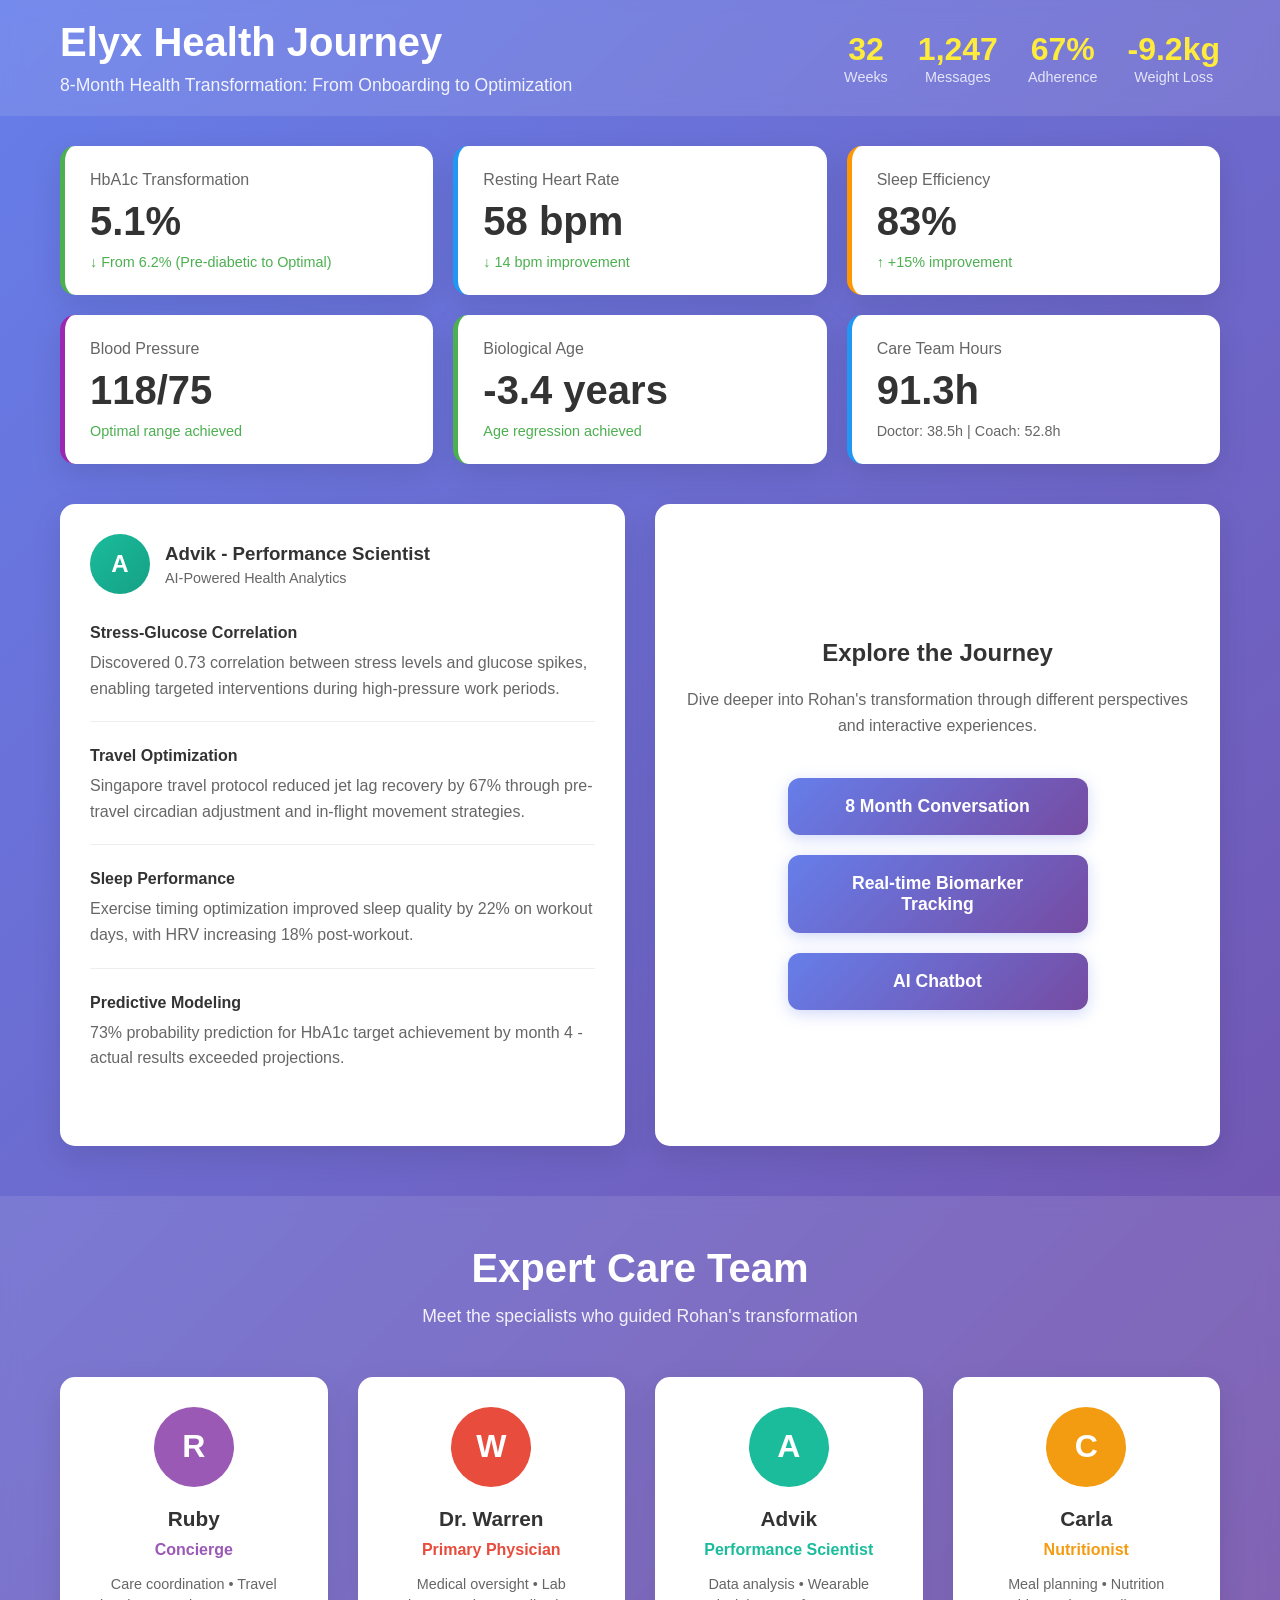
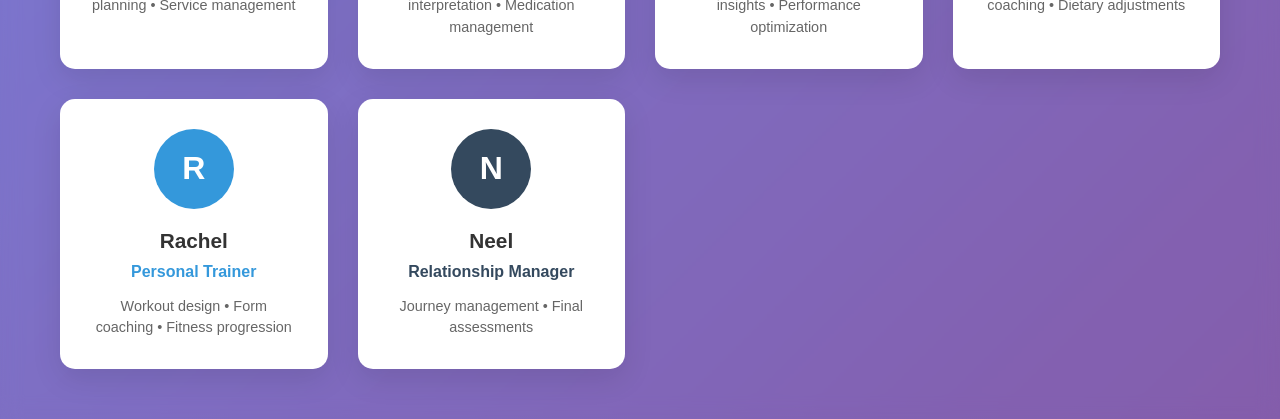
==== commit 5991c61d: "Update button2.html" ====
--- a/button2.html
+++ b/button2.html
@@ -183,139 +183,59 @@
             line-height: 1.6;
         }
 
-        /* Chat Interface Styles */
-        .chat-interface {
+        /* Navigation Buttons Panel */
+        .navigation-panel {
             background: white;
             border-radius: 15px;
             box-shadow: 0 10px 30px rgba(0, 0, 0, 0.1);
             display: flex;
             flex-direction: column;
-            height: 600px;
-        }
-
-        .chat-header {
-            padding: 20px;
-            border-bottom: 1px solid #eee;
-            display: flex;
+            justify-content: center;
             align-items: center;
-            justify-content: space-between;
-            background: #f8f9fa;
-            border-radius: 15px 15px 0 0;
-        }
-
-        .status-indicator {
-            width: 12px;
-            height: 12px;
-            background: #4caf50;
-            border-radius: 50%;
-            margin-right: 10px;
-            animation: pulse 2s infinite;
-        }
-
-        @keyframes pulse {
-            0% { opacity: 1; }
-            50% { opacity: 0.5; }
-            100% { opacity: 1; }
-        }
-
-        .api-config {
-            display: flex;
-            align-items: center;
-            gap: 10px;
-        }
-
-        .api-config select {
-            padding: 5px 10px;
-            border: 1px solid #ddd;
-            border-radius: 5px;
-            font-size: 0.9rem;
-        }
-
-        .api-key-input {
-            padding: 5px 10px;
-            border: 1px solid #ddd;
-            border-radius: 5px;
-            font-size: 0.9rem;
-            width: 200px;
-        }
-
-        .chat-messages {
-            flex: 1;
-            padding: 20px;
-            overflow-y: auto;
-            scroll-behavior: smooth;
-        }
-
-        .message {
-            margin-bottom: 15px;
-            padding: 15px;
-            border-radius: 10px;
-            max-width: 85%;
-            line-height: 1.5;
-        }
-
-        .message.ai {
-            background: #e3f2fd;
-            border-left: 4px solid #2196f3;
-            margin-left: 0;
-        }
-
-        .message.user {
-            background: #e8f5e8;
-            border-left: 4px solid #4caf50;
-            margin-left: auto;
-            margin-right: 0;
-        }
-
-        .message.error {
-            background: #ffebee;
-            border-left: 4px solid #f44336;
-            margin-left: 0;
-        }
-
-        .chat-input {
-            padding: 20px;
-            border-top: 1px solid #eee;
-            display: flex;
-            gap: 10px;
-            background: #f8f9fa;
-            border-radius: 0 0 15px 15px;
-        }
-
-        .chat-input input {
-            flex: 1;
-            padding: 12px 15px;
-            border: 1px solid #ddd;
-            border-radius: 25px;
-            font-size: 1rem;
-            outline: none;
-        }
-
-        .chat-input input:focus {
-            border-color: #2196f3;
-            box-shadow: 0 0 0 2px rgba(33, 150, 243, 0.1);
-        }
-
-        .chat-input button {
-            padding: 12px 25px;
-            background: linear-gradient(135deg, #2196f3, #1976d2);
+            padding: 50px 30px;
+            text-align: center;
+        }
+
+        .navigation-panel h3 {
+            color: #333;
+            margin-bottom: 20px;
+            font-size: 1.5rem;
+        }
+
+        .navigation-panel p {
+            color: #666;
+            margin-bottom: 40px;
+            line-height: 1.6;
+        }
+
+        .nav-buttons {
+            display: flex;
+            flex-direction: column;
+            gap: 20px;
+            width: 100%;
+            max-width: 300px;
+        }
+
+        .nav-btn {
+            padding: 18px 30px;
+            background: linear-gradient(135deg, #667eea, #764ba2);
             color: white;
             border: none;
-            border-radius: 25px;
+            border-radius: 12px;
             cursor: pointer;
-            font-size: 1rem;
+            font-size: 1.1rem;
+            font-weight: 600;
             transition: all 0.3s ease;
-        }
-
-        .chat-input button:hover {
-            transform: translateY(-2px);
-            box-shadow: 0 5px 15px rgba(33, 150, 243, 0.3);
-        }
-
-        .chat-input button:disabled {
-            background: #ccc;
-            cursor: not-allowed;
-            transform: none;
+            box-shadow: 0 4px 15px rgba(102, 126, 234, 0.3);
+        }
+
+        .nav-btn:hover {
+            transform: translateY(-3px);
+            box-shadow: 0 8px 25px rgba(102, 126, 234, 0.4);
+        }
+
+        .nav-btn:active {
+            transform: translateY(-1px);
         }
 
         /* Team Section */
@@ -395,41 +315,6 @@
             line-height: 1.5;
         }
 
-        /* Quick Actions */
-        .quick-actions {
-            display: flex;
-            gap: 10px;
-            margin-bottom: 20px;
-            flex-wrap: wrap;
-        }
-
-        .action-btn {
-            padding: 8px 16px;
-            background: linear-gradient(135deg, #667eea, #764ba2);
-            color: white;
-            border: none;
-            border-radius: 20px;
-            cursor: pointer;
-            font-size: 0.9rem;
-            transition: all 0.3s ease;
-        }
-
-        .action-btn:hover {
-            transform: translateY(-2px);
-            box-shadow: 0 5px 15px rgba(102, 126, 234, 0.3);
-        }
-
-        .typing-indicator {
-            display: none;
-            padding: 15px;
-            font-style: italic;
-            color: #666;
-        }
-
-        .typing-indicator.show {
-            display: block;
-        }
-
         @media (max-width: 768px) {
             .ai-section {
                 grid-template-columns: 1fr;
@@ -452,14 +337,9 @@
                 font-size: 2rem;
             }
 
-            .api-config {
-                flex-direction: column;
-                align-items: flex-start;
-                gap: 5px;
-            }
-
-            .api-key-input {
-                width: 150px;
+            .nav-btn {
+                font-size: 1rem;
+                padding: 15px 25px;
             }
         }
     </style>
@@ -548,7 +428,7 @@
         </section>
     </div>
 
-    <!-- AI Chat Agent and Insights Section -->
+    <!-- AI Insights and Navigation Section -->
     <div class="container">
         <section class="ai-section">
             <div class="insights-panel">
@@ -581,54 +461,14 @@
                 </div>
             </div>
 
-            <div class="chat-interface">
-                <div class="chat-header">
-                    <div style="display: flex; align-items: center;">
-                        <div class="status-indicator"></div>
-                        <span>AI Health Assistant - Enhanced</span>
-                    </div>
-                    <div class="api-config">
-                        <select id="aiProvider">
-                            <option value="fallback">Fallback AI (No API)</option>
-                            <option value="openai">OpenAI GPT</option>
-                            <option value="anthropic">Claude API</option>
-                            <option value="groq">Groq (Fast)</option>
-                        </select>
-                        <input type="password" id="apiKey" class="api-key-input" placeholder="API Key (optional)" style="display: none;">
-                    </div>
-                </div>
-
-                <div class="quick-actions">
-                    <button class="action-btn" onclick="askQuestion('How did Rohan achieve such significant HbA1c improvement?')">HbA1c Journey</button>
-                    <button class="action-btn" onclick="askQuestion('What role did Advik play in the transformation?')">Advik's Role</button>
-                    <button class="action-btn" onclick="askQuestion('Tell me about the travel adaptations')">Travel Tips</button>
-                    <button class="action-btn" onclick="askQuestion('What were the key milestones?')">Key Milestones</button>
-                </div>
-
-                <div class="chat-messages" id="chatMessages">
-                    <div class="message ai">
-                        Hello! I'm your enhanced AI health assistant with complete knowledge of Rohan's 8-month transformation journey. I can now answer both predefined questions about the journey AND your own custom questions!
-                        <br><br>
-                        <strong>Ask me anything about:</strong><br>
-                        • Biomarker improvements and trends<br>
-                        • Team member contributions and insights<br>
-                        • Travel adaptations and protocols<br>
-                        • Exercise and nutrition strategies<br>
-                        • Sleep optimization techniques<br>
-                        • Your own health questions<br>
-                        • General health and wellness topics<br>
-                        <br>
-                        <em>Note: For advanced AI responses, select an AI provider above and add your API key. Otherwise, I'll use my built-in knowledge.</em>
-                    </div>
-                </div>
-
-                <div class="typing-indicator" id="typingIndicator">
-                    AI is analyzing your question...
-                </div>
-
-                <div class="chat-input">
-                    <input type="text" id="messageInput" placeholder="Ask about Rohan's journey, health topics, or your own questions...">
-                    <button id="sendButton" onclick="sendMessage()">Send</button>
+            <div class="navigation-panel">
+                <h3>Explore the Journey</h3>
+                <p>Dive deeper into Rohan's transformation through different perspectives and interactive experiences.</p>
+                
+                <div class="nav-buttons">
+                    <button class="nav-btn" onclick="navigateTo('conversation')">8 Month Conversation</button>
+                    <button class="nav-btn" onclick="navigateTo('tracking')">Real-time Biomarker Tracking</button>
+                    <button class="nav-btn" onclick="navigateTo('chatbot')">AI Chatbot</button>
                 </div>
             </div>
         </section>
@@ -689,507 +529,24 @@
     </section>
 
     <script>
-        // Enhanced AI System with API Integration
-        class EnhancedHealthAI {
-            constructor() {
-                // Keep existing knowledge base for fallback
-                this.knowledgeBase = this.initializeKnowledgeBase();
-                this.setupAPIProviders();
-            }
-
-            initializeKnowledgeBase() {
-                // Simplified version of your existing knowledge base
-                return {
-                    rohan_journey: {
-                        summary: "8-month health transformation with 9.2kg weight loss, HbA1c improved from 6.2% to 5.1%",
-                        team: ["Ruby (Concierge)", "Dr. Warren (Physician)", "Advik (Performance Scientist)", "Carla (Nutritionist)", "Rachel (Trainer)", "Neel (Relationship Manager)"],
-                        key_metrics: {
-                            weight_loss: "9.2kg",
-                            hba1c_change: "6.2% → 5.1%",
-                            sleep_improvement: "68% → 83% efficiency",
-                            heart_rate: "72 → 58 bpm",
-                            biological_age: "-3.4 years"
-                        },
-                        insights: [
-                            "Stress-glucose correlation of 0.73 discovered",
-                            "Travel protocols reduced jet lag recovery by 67%",
-                            "Exercise timing optimization improved sleep quality by 22%"
-                        ]
-                    }
-                };
-            }
-
-            setupAPIProviders() {
-                this.apiProviders = {
-                    openai: {
-                        url: 'https://api.openai.com/v1/chat/completions',
-                        headers: (apiKey) => ({
-                            'Authorization': `Bearer ${apiKey}`,
-                            'Content-Type': 'application/json'
-                        }),
-                        payload: (message, context) => ({
-                            model: 'gpt-3.5-turbo',
-                            messages: [
-                                {
-                                    role: 'system',
-                                    content: `You are an expert health AI assistant with detailed knowledge about Rohan's 8-month health transformation journey. Here's the context: ${context}`
-                                },
-                                {
-                                    role: 'user',
-                                    content: message
-                                }
-                            ],
-                            max_tokens: 500,
-                            temperature: 0.7
-                        }),
-                        extractResponse: (data) => data.choices[0].message.content
-                    },
-                    anthropic: {
-                        url: 'https://api.anthropic.com/v1/messages',
-                        headers: (apiKey) => ({
-                            'x-api-key': apiKey,
-                            'Content-Type': 'application/json',
-                            'anthropic-version': '2023-06-01'
-                        }),
-                        payload: (message, context) => ({
-                            model: 'claude-3-haiku-20240307',
-                            max_tokens: 500,
-                            messages: [
-                                {
-                                    role: 'user',
-                                    content: `Context: You are an expert health AI assistant with detailed knowledge about Rohan's 8-month health transformation journey. ${context}\n\nQuestion: ${message}`
-                                }
-                            ]
-                        }),
-                        extractResponse: (data) => data.content[0].text
-                    },
-                    groq: {
-                        url: 'https://api.groq.com/openai/v1/chat/completions',
-                        headers: (apiKey) => ({
-                            'Authorization': `Bearer ${apiKey}`,
-                            'Content-Type': 'application/json'
-                        }),
-                        payload: (message, context) => ({
-                            model: 'mixtral-8x7b-32768',
-                            messages: [
-                                {
-                                    role: 'system',
-                                    content: `You are an expert health AI assistant with detailed knowledge about Rohan's 8-month health transformation journey. Here's the context: ${context}`
-                                },
-                                {
-                                    role: 'user',
-                                    content: message
-                                }
-                            ],
-                            max_tokens: 500,
-                            temperature: 0.7
-                        }),
-                        extractResponse: (data) => data.choices[0].message.content
-                    }
-                };
-            }
-
-            async generateResponse(question) {
-                const provider = document.getElementById('aiProvider').value;
-                const apiKey = document.getElementById('apiKey').value;
-
-                if (provider === 'fallback' || !apiKey) {
-                    return this.generateFallbackResponse(question);
-                }
-
-                try {
-                    return await this.generateAPIResponse(question, provider, apiKey);
-                } catch (error) {
-                    console.error('API Error:', error);
-                    return `API Error: ${error.message}. Falling back to built-in knowledge.\n\n${this.generateFallbackResponse(question)}`;
-                }
-            }
-
-            async generateAPIResponse(question, provider, apiKey) {
-                const api = this.apiProviders[provider];
-                if (!api) {
-                    throw new Error('Invalid API provider');
-                }
-
-                const context = this.buildContext();
-                const payload = api.payload(question, context);
-
-                const response = await fetch(api.url, {
-                    method: 'POST',
-                    headers: api.headers(apiKey),
-                    body: JSON.stringify(payload)
-                });
-
-                if (!response.ok) {
-                    const errorText = await response.text();
-                    throw new Error(`API request failed (${response.status}): ${errorText}`);
-                }
-
-                const data = await response.json();
-                return api.extractResponse(data);
-            }
-
-            buildContext() {
-                const kb = this.knowledgeBase.rohan_journey;
-                return `
-                Rohan's Health Journey Summary:
-                - ${kb.summary}
-                - Care Team: ${kb.team.join(', ')}
-                - Key Metrics: Weight loss ${kb.key_metrics.weight_loss}, HbA1c ${kb.key_metrics.hba1c_change}, Sleep ${kb.key_metrics.sleep_improvement}, Heart Rate ${kb.key_metrics.heart_rate}, Biological Age ${kb.key_metrics.biological_age}
-                - Key Insights: ${kb.insights.join('; ')}
-                
-                Answer questions about this journey or provide general health advice.
-                `;
-            }
-
-            generateFallbackResponse(question) {
-                const lowerQ = question.toLowerCase();
-                
-                // Check for journey-specific keywords
-                if (lowerQ.includes('rohan') || lowerQ.includes('journey') || lowerQ.includes('transformation')) {
-                    return this.getRohanSpecificResponse(lowerQ);
-                }
-
-                // General health topics
-                if (lowerQ.includes('weight loss') || lowerQ.includes('diet') || lowerQ.includes('nutrition')) {
-                    return this.getWeightLossAdvice();
-                }
-
-                if (lowerQ.includes('sleep') || lowerQ.includes('insomnia')) {
-                    return this.getSleepAdvice();
-                }
-
-                if (lowerQ.includes('exercise') || lowerQ.includes('workout') || lowerQ.includes('fitness')) {
-                    return this.getFitnessAdvice();
-                }
-
-                if (lowerQ.includes('stress') || lowerQ.includes('anxiety')) {
-                    return this.getStressManagementAdvice();
-                }
-
-                if (lowerQ.includes('diabetes') || lowerQ.includes('blood sugar') || lowerQ.includes('glucose')) {
-                    return this.getDiabetesAdvice();
-                }
-
-                // Default response for unmatched queries
-                return this.getGeneralResponse(question);
-            }
-
-            getRohanSpecificResponse(lowerQ) {
-                const kb = this.knowledgeBase.rohan_journey;
-                
-                if (lowerQ.includes('hba1c') || lowerQ.includes('diabetes')) {
-                    return `Rohan achieved remarkable HbA1c improvement from ${kb.key_metrics.hba1c_change.split(' → ')[0]} (pre-diabetic) to ${kb.key_metrics.hba1c_change.split(' → ')[1]} (optimal) over 8 months through:
-
-• **Continuous glucose monitoring** to understand food impacts
-• **Stress management protocols** (0.73 correlation between stress and glucose spikes)
-• **Exercise timing optimization** 
-• **Sleep quality improvement** (${kb.key_metrics.sleep_improvement})
-• **Team-based approach** with ${kb.team.length} specialists
-
-This transformation shows that pre-diabetes can be reversed with the right approach and monitoring.`;
-                }
-
-                if (lowerQ.includes('weight') || lowerQ.includes('loss')) {
-                    return `Rohan achieved ${kb.key_metrics.weight_loss} weight loss through:
-
-• **Personalized nutrition coaching** with Carla (Nutritionist)
-• **Progressive exercise program** with Rachel (Personal Trainer) 
-• **Sleep optimization** improving recovery and metabolism
-• **Stress management** reducing cortisol-driven weight gain
-• **Travel-friendly protocols** maintaining consistency across 12 trips
-
-The key was sustainable habits rather than crash dieting, supported by real-time biometric monitoring.`;
-                }
-
-                return `Rohan's 8-month transformation achieved: ${kb.summary}
-
-**Key Team Members:** ${kb.team.join(', ')}
-
-**Major Improvements:**
-• Weight: ${kb.key_metrics.weight_loss}
-• HbA1c: ${kb.key_metrics.hba1c_change}
-• Sleep: ${kb.key_metrics.sleep_improvement}
-• Heart Rate: ${kb.key_metrics.heart_rate}
-• Biological Age: ${kb.key_metrics.biological_age}
-
-**Key Insights:** ${kb.insights.join(', ')}`;
-            }
-
-            getWeightLossAdvice() {
-                return `**Effective Weight Loss Strategies:**
-
-**Nutrition:**
-• Focus on whole foods - lean proteins, vegetables, complex carbs
-• Practice portion control using the "plate method" (1/2 vegetables, 1/4 protein, 1/4 complex carbs)
-• Stay hydrated (aim for 8-10 glasses of water daily)
-• Limit processed foods and added sugars
-
-**Exercise:**
-• Combine cardio (150 min/week moderate intensity) with strength training (2-3x/week)
-• Start with 20-30 minute sessions if you're a beginner
-• Find activities you enjoy for long-term sustainability
-
-**Lifestyle:**
-• Get 7-9 hours of quality sleep (poor sleep disrupts hunger hormones)
-• Manage stress through meditation, yoga, or other relaxation techniques
-• Track progress with measurements, not just weight
-
-**Sustainable Approach:**
-Aim for 1-2 pounds per week weight loss. Rapid weight loss is often unsustainable and can lead to muscle loss.
-
-*Note: Consult with healthcare providers before starting any weight loss program.*`;
-            }
-
-            getSleepAdvice() {
-                return `**Sleep Optimization Strategies:**
-
-**Sleep Hygiene:**
-• Maintain consistent sleep/wake times (even on weekends)
-• Create a cool, dark, quiet sleep environment (65-68°F ideal)
-• Avoid screens 1-2 hours before bedtime (blue light disrupts melatonin)
-• Use blackout curtains or eye masks
-
-**Pre-Sleep Routine:**
-• Develop a relaxing bedtime ritual (reading, gentle stretching, meditation)
-• Avoid caffeine after 2 PM and alcohol close to bedtime
-• Stop eating 2-3 hours before sleep
-• Try a warm bath or shower before bed
-
-**Daytime Habits:**
-• Get natural light exposure in the morning (helps regulate circadian rhythm)
-• Exercise regularly, but not within 3 hours of bedtime
-• Limit daytime naps to 20-30 minutes before 3 PM
-
-**When to Seek Help:**
-If you consistently have trouble falling asleep, staying asleep, or feel unrested despite adequate sleep time, consult a healthcare provider about possible sleep disorders.
-
-*Quality sleep is essential for physical health, mental wellbeing, and cognitive function.*`;
-            }
-
-            getFitnessAdvice() {
-                return `**Comprehensive Fitness Guide:**
-
-**Getting Started:**
-• Begin with 150 minutes of moderate-intensity aerobic activity per week
-• Add 2-3 strength training sessions targeting all major muscle groups
-• Start slowly and progressively increase intensity and duration
-
-**Cardio Options:**
-• Walking, swimming, cycling, dancing, hiking
-• High-intensity interval training (HIIT) for time-efficient workouts
-• Choose activities you enjoy for better adherence
-
-**Strength Training:**
-• Focus on compound movements (squats, deadlifts, push-ups, pull-ups)
-• Use bodyweight, free weights, or machines based on your preference
-• Allow 48-72 hours recovery between training same muscle groups
-
-**Recovery & Flexibility:**
-• Include rest days in your routine
-• Incorporate stretching, yoga, or foam rolling
-• Listen to your body and adjust intensity as needed
-
-**Nutrition Support:**
-• Eat protein within 2 hours post-workout for muscle recovery
-• Stay hydrated before, during, and after exercise
-• Fuel properly for your activity level
-
-**Progression Tips:**
-Track your workouts, gradually increase weights/reps, and celebrate small victories!
-
-*Always consult healthcare providers before starting new exercise programs, especially if you have health conditions.*`;
-            }
-
-            getStressManagementAdvice() {
-                return `**Stress Management Strategies:**
-
-**Immediate Relief Techniques:**
-• **Deep breathing**: 4-7-8 technique (inhale 4, hold 7, exhale 8)
-• **Progressive muscle relaxation**: Tense and release muscle groups
-• **Mindfulness**: Focus on present moment without judgment
-• **Quick walk**: Even 5-10 minutes can reduce stress hormones
-
-**Daily Practices:**
-• **Meditation**: Start with 5-10 minutes daily
-• **Regular exercise**: Powerful stress reducer and mood booster
-• **Adequate sleep**: 7-9 hours to support stress resilience
-• **Healthy nutrition**: Limit caffeine, alcohol, and processed foods
-
-**Long-term Strategies:**
-• **Time management**: Prioritize tasks, delegate when possible
-• **Social support**: Connect with friends, family, or support groups
-• **Hobbies**: Engage in activities you enjoy
-• **Professional help**: Consider counseling or therapy if stress is overwhelming
-
-**Physical Impact Awareness:**
-Chronic stress can affect sleep, digestion, immune function, and cardiovascular health. Managing stress isn't just about feeling better mentally—it's crucial for physical health too.
-
-**Work-Life Balance:**
-Set boundaries, take regular breaks, and remember that rest is productive too.
-
-*If stress significantly impacts your daily life, don't hesitate to seek professional support.*`;
-            }
-
-            getDiabetesAdvice() {
-                return `**Diabetes Management & Prevention:**
-
-**Key Lifestyle Factors:**
-• **Blood sugar monitoring**: Regular testing helps understand food/activity impacts
-• **Nutrition**: Focus on low glycemic index foods, fiber-rich options
-• **Exercise**: Both cardio and strength training improve insulin sensitivity
-• **Weight management**: Even 5-10% weight loss can significantly improve glucose control
-
-**Nutritional Strategies:**
-• **Plate method**: Fill 1/2 plate with non-starchy vegetables
-• **Carb awareness**: Choose complex carbs over simple sugars
-• **Consistent meal timing**: Helps stabilize blood sugar levels
-• **Portion control**: Use measuring tools initially to learn proper portions
-
-**Exercise Benefits:**
-• **Immediate**: Exercise can lower blood sugar for up to 24 hours
-• **Long-term**: Improves insulin sensitivity and glucose control
-• **Types**: Mix aerobic exercise with resistance training
-• **Safety**: Monitor blood sugar before/after exercise
-
-**Monitoring & Medical Care:**
-• **HbA1c testing**: Every 3-6 months to track long-term control
-• **Regular check-ups**: Eye exams, foot care, kidney function tests
-• **Medication adherence**: Take as prescribed, discuss side effects with doctor
-
-**Rohan's Success Example:**
-Rohan reversed pre-diabetes (HbA1c 6.2% → 5.1%) through comprehensive lifestyle changes, continuous monitoring, and expert team support.
-
-*Always work with healthcare providers for personalized diabetes management plans.*`;
-            }
-
-            getGeneralResponse(question) {
-                return `I'd be happy to help with your question: "${question}"
-
-**I can provide information about:**
-
-**Rohan's Health Journey:**
-• 8-month transformation details
-• Team member contributions  
-• Specific health improvements
-• Travel adaptations and protocols
-
-**General Health Topics:**
-• Weight loss and nutrition strategies
-• Exercise and fitness planning
-• Sleep optimization techniques
-• Stress management approaches
-• Diabetes prevention/management
-• Cardiovascular health
-• Healthy aging strategies
-
-**How to get better answers:**
-• Be more specific about what aspect interests you
-• Ask about particular health goals you have
-• Mention any relevant health conditions or concerns
-
-**For AI-powered responses:**
-Select an AI provider above and enter your API key for more detailed, personalized responses to any health question.
-
-**Example questions you could ask:**
-• "What are the best exercises for someone just starting out?"
-• "How can I improve my sleep quality?"
-• "What should I know about managing stress at work?"
-• "Tell me more about Rohan's travel adaptation strategies"
-
-What specific aspect of health would you like to explore?`;
-            }
-        }
-
-        // Initialize the enhanced AI system
-        const enhancedHealthAI = new EnhancedHealthAI();
-
-        // UI Event Handlers
-        document.getElementById('aiProvider').addEventListener('change', function() {
-            const apiKeyInput = document.getElementById('apiKey');
-            if (this.value === 'fallback') {
-                apiKeyInput.style.display = 'none';
-            } else {
-                apiKeyInput.style.display = 'inline-block';
-                apiKeyInput.placeholder = `${this.value.toUpperCase()} API Key`;
-            }
-        });
-
-        // Chat functionality
-        async function sendMessage() {
-            const input = document.getElementById('messageInput');
-            const message = input.value.trim();
-            
-            if (!message) return;
-            
-            // Add user message
-            addMessage(message, 'user');
-            
-            // Clear input and disable button
-            input.value = '';
-            const sendButton = document.getElementById('sendButton');
-            sendButton.disabled = true;
-            sendButton.textContent = 'Thinking...';
-            
-            // Show typing indicator
-            const typingIndicator = document.getElementById('typingIndicator');
-            typingIndicator.classList.add('show');
-            
-            try {
-                const response = await enhancedHealthAI.generateResponse(message);
-                
-                // Hide typing indicator
-                typingIndicator.classList.remove('show');
-                
-                // Add AI response
-                addMessage(response, 'ai');
-                
-            } catch (error) {
-                // Hide typing indicator
-                typingIndicator.classList.remove('show');
-                
-                // Add error message
-                addMessage(`Sorry, I encountered an error: ${error.message}. Please try again.`, 'error');
-            }
-            
-            // Re-enable button
-            sendButton.disabled = false;
-            sendButton.textContent = 'Send';
-        }
-
-        function addMessage(text, sender) {
-            const messagesContainer = document.getElementById('chatMessages');
-            const messageDiv = document.createElement('div');
-            messageDiv.className = `message ${sender}`;
-            
-            // Format the message text (convert markdown-like formatting to HTML)
-            let formattedText = text
-                .replace(/\*\*(.*?)\*\*/g, '<strong>$1</strong>')
-                .replace(/\*(.*?)\*/g, '<em>$1</em>')
-                .replace(/•/g, '&bull;')
-                .replace(/\n/g, '<br>');
-            
-            messageDiv.innerHTML = formattedText;
-            messagesContainer.appendChild(messageDiv);
-            messagesContainer.scrollTop = messagesContainer.scrollHeight;
-        }
-
-        function askQuestion(question) {
-            const input = document.getElementById('messageInput');
-            input.value = question;
-            sendMessage();
-        }
-
-        // Enter key support
-        document.getElementById('messageInput').addEventListener('keypress', function(e) {
-            if (e.key === 'Enter' && !e.shiftKey) {
-                e.preventDefault();
-                sendMessage();
-            }
-        });
-
-        // Initialize API key input state
-        document.getElementById('aiProvider').dispatchEvent(new Event('change'));
+        function navigateTo(section) {
+            switch(section) {
+                case 'conversation':
+                    alert('Navigating to 8 Month Conversation section...');
+                    // Add your navigation logic here
+                    break;
+                case 'tracking':
+                    alert('Navigating to Real-time Biomarker Tracking section...');
+                    // Add your navigation logic here
+                    break;
+                case 'chatbot':
+                    alert('Navigating to AI Chatbot section...');
+                    // Add your navigation logic here
+                    break;
+                default:
+                    console.log('Unknown navigation target');
+            }
+        }
     </script>
 </body>
 </html>
